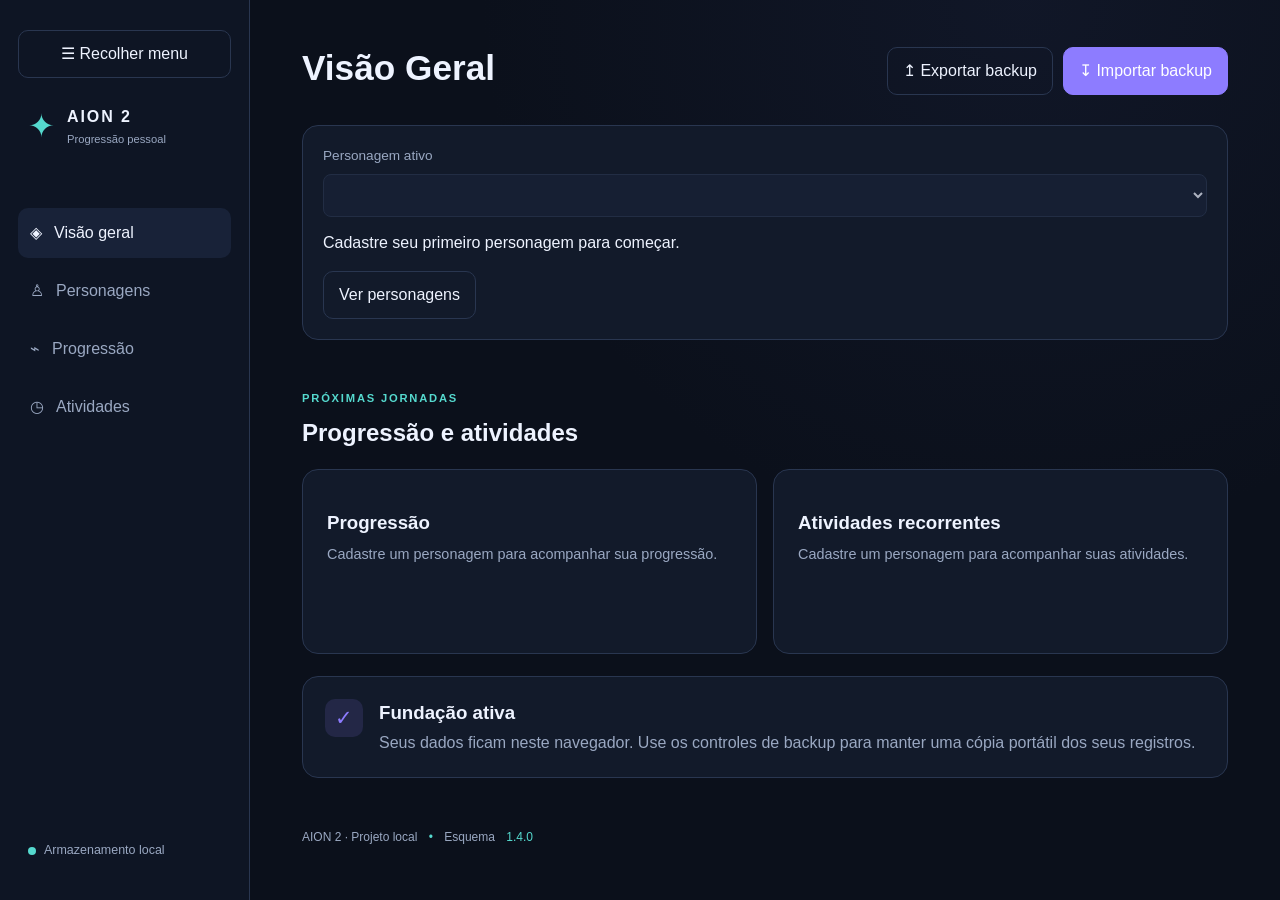
==== index.html @ 2d0567c6 "Alterando comportamento de abas" ====
<!doctype html>
<html lang="pt-BR">
<head>
  <meta charset="utf-8">
  <meta name="viewport" content="width=device-width, initial-scale=1">
  <meta name="description" content="AION 2 — acompanhamento pessoal de progressão">
  <title>AION 2 · Progressão pessoal · V1</title>
  <link rel="stylesheet" href="css/variables.css">
  <link rel="stylesheet" href="css/base.css">
  <link rel="stylesheet" href="css/layout.css">
  <link rel="stylesheet" href="css/components.css">
  <link rel="stylesheet" href="css/characters.css">
  <link rel="stylesheet" href="css/progression.css">
  <link rel="stylesheet" href="css/activities.css">
  <link rel="stylesheet" href="css/catalog.css">
  <link rel="stylesheet" href="css/finalization.css">
  <link rel="stylesheet" href="css/dashboard.css">
  <link rel="stylesheet" href="css/sidebar.css">
</head>
<body>
  <div class="app-shell">
    <aside class="sidebar" id="sidebar">
      <button id="sidebar-toggle" class="button button-ghost sidebar-toggle" type="button" aria-controls="sidebar" aria-expanded="true" aria-label="Recolher menu lateral" title="Recolher menu lateral">☰ <span>Recolher menu</span></button>
      <div class="brand"><span class="brand-mark">✦</span><div><strong>AION 2</strong><small>Progressão pessoal</small></div></div>
      <nav aria-label="Navegação principal"><button class="nav-item is-active" type="button">◈ <span>Visão geral</span></button><button class="nav-item" type="button" disabled>♙ <span>Personagens</span><em>Em breve</em></button><button class="nav-item" type="button" disabled>⌁ <span>Planos</span><em>Em breve</em></button><button class="nav-item" type="button" disabled>◷ <span>Atividades</span><em>Em breve</em></button></nav>
      <div class="sidebar-footer"><span class="status-dot"></span><span id="storage-label">Armazenamento local</span></div>
    </aside>
    <main class="main-content">
      <div id="storage-notice" class="storage-notice" role="alert" hidden></div>
      <header class="topbar"><div><h1>Visão geral</h1></div><div class="top-actions"><button id="export-button" class="button button-ghost" type="button">↥ Exportar backup</button><button id="import-button" class="button button-primary" type="button">↧ Importar backup</button><input id="import-file" type="file" accept="application/json,.json" hidden></div></header>
      <section id="character-summary" class="summary-grid"></section>
      <section class="section-heading compact"><div><p class="eyebrow">PRÓXIMAS JORNADAS</p><h2>Progressão e atividades</h2></div></section>
      <div class="card-grid"><article class="feature-card"><span class="card-icon">⌁</span><h3>Planos de progressão</h3><p>Organize metas e transforme sua jornada em passos claros.</p><span class="coming-soon">Disponível em breve</span></article><article class="feature-card"><span class="card-icon">◷</span><h3>Atividades recorrentes</h3><p>O resumo de atividades diárias e semanais aparecerá aqui.</p><span class="coming-soon">Disponível em breve</span></article></div>
      <section class="info-panel"><div class="panel-icon">✓</div><div><h3>Fundação ativa</h3><p>Seus dados ficam neste navegador. Use os controles de backup para manter uma cópia portátil dos seus registros.</p></div></section>
      <footer class="page-footer">AION 2 · Projeto local <span>•</span> Esquema <span id="schema-version">1.0.0</span></footer>
      <section id="characters-page" hidden aria-label="Personagens">
        <header class="section-heading"><div><p class="eyebrow">ELENCO</p><h2>Personagens</h2><p class="plan-meta">Gerencie seus personagens e acompanhe seus níveis de equipamento.</p></div><button id="add-character" class="button button-primary" type="button">+ Novo personagem</button></header>
        <section id="character-list" class="character-grid" aria-label="Personagens cadastrados"></section>
      </section>
    </main>
  </div>
  <div id="toast-region" class="toast-region" aria-live="polite"></div><div id="character-modal" class="modal-backdrop" hidden><form id="character-form" class="modal" role="dialog" aria-modal="true" aria-labelledby="modal-title" novalidate><div class="modal-header"><div><p class="eyebrow">CADASTRO</p><h2 id="modal-title">Novo personagem</h2></div><button id="close-modal" class="icon-button" type="button" aria-label="Fechar">×</button></div><input id="character-id" type="hidden"><label>Nome<input id="character-name" maxlength="40" required></label><div class="form-grid"><label>Classe<input id="character-class" maxlength="30" required></label><label>iLvl<input id="character-ilevel" type="number" min="0" step="any" required></label><label>Servidor <span class="optional">opcional</span><input id="character-server" maxlength="30"></label><label>Facção <span class="optional">opcional</span><select id="character-faction"><option value="">Não informada</option><option>Elyos</option><option>Asmodianos</option></select></label></div><label class="checkbox-label"><input id="character-main" type="checkbox"> Definir como personagem principal</label><p id="form-error" class="form-error" role="alert"></p><div class="modal-actions"><button id="cancel-modal" class="button button-ghost" type="button">Cancelar</button><button class="button button-primary" type="submit">Salvar personagem</button></div></form></div>
  <script src="data/defaults.js"></script><script src="data/activities-catalog.js"></script><script src="data/character-guides.js"></script><script src="js/state.js"></script><script src="js/cycles.js"></script><script src="js/storage.js"></script><script src="js/backup.js"></script><script src="js/app.js"></script><script src="js/plan-context.js"></script><script src="js/progression.js"></script><script src="js/activities.js"></script><script src="js/catalog.js"></script><script src="js/ui.js"></script><script src="js/navigation.js"></script><script src="js/dashboard.js"></script>
</body>
</html>
---- css/variables.css ----
:root{--bg:#0b101b;--surface:#121a2a;--surface-2:#182238;--border:#293650;--text:#eef3ff;--muted:#9aa8c2;--accent:#8d7cff;--accent-2:#55d9ce;--danger:#f47f96;--font:Inter,Segoe UI,Arial,sans-serif;--radius:16px;--space:24px}
---- css/base.css ----
*{box-sizing:border-box}html,body{margin:0;min-height:100%;background:var(--bg);color:var(--text);font-family:var(--font)}body{background-image:radial-gradient(circle at 80% 0%,#20294a44,transparent 34rem);line-height:1.5}button{font:inherit}h1,h2,h3,p{margin-top:0}.eyebrow{color:var(--accent-2);font-size:.7rem;letter-spacing:.16em;font-weight:700;margin-bottom:8px}.button{border:1px solid var(--border);border-radius:10px;padding:11px 15px;color:var(--text);cursor:pointer;transition:.2s}.button:hover{transform:translateY(-1px)}.button-primary{background:var(--accent);border-color:var(--accent);color:#fff}.button-ghost{background:transparent}.button:disabled{opacity:.5;cursor:not-allowed}
---- css/layout.css ----
.app-shell{display:flex;min-height:100vh}.sidebar{width:250px;border-right:1px solid var(--border);padding:30px 18px;display:flex;flex-direction:column;background:#0e1524}.brand{display:flex;gap:12px;align-items:center;margin:0 10px 58px}.brand-mark{color:var(--accent-2);font-size:2rem}.brand strong,.brand small{display:block}.brand strong{letter-spacing:.12em}.brand small{font-size:.7rem;color:var(--muted);margin-top:2px}.sidebar nav{display:grid;gap:8px}.nav-item{border:0;background:transparent;color:var(--muted);padding:13px 12px;text-align:left;border-radius:10px;display:flex;gap:12px;align-items:center;cursor:pointer}.nav-item.is-active{color:var(--text);background:var(--surface-2)}.nav-item em{font-size:.6rem;margin-left:auto;color:var(--muted);font-style:normal}.sidebar-footer{margin-top:auto;color:var(--muted);font-size:.78rem;display:flex;gap:8px;align-items:center;padding:10px}.status-dot{width:8px;height:8px;border-radius:50%;background:var(--accent-2)}.main-content{width:min(1200px,100%);margin:0 auto;padding:42px 52px}.topbar,.section-heading{display:flex;justify-content:space-between;align-items:flex-end;gap:20px;margin-bottom:30px}.topbar h1{font-size:2.2rem;margin:0}.top-actions{display:flex;gap:10px}.section-heading{margin-top:50px;margin-bottom:18px}.section-heading h2{margin:0}.badge,.coming-soon{font-size:.72rem;color:var(--accent-2);border:1px solid #55d9ce55;border-radius:99px;padding:6px 10px}.card-grid{display:grid;grid-template-columns:repeat(3,1fr);gap:16px}.info-panel{margin-top:22px;display:flex;gap:16px;padding:22px;border:1px solid var(--border);border-radius:var(--radius);background:var(--surface)}.info-panel h3{margin-bottom:4px}.info-panel p{margin:0;color:var(--muted)}.page-footer{margin-top:50px;color:var(--muted);font-size:.75rem}.page-footer span{margin:0 8px;color:var(--accent-2)}
---- css/components.css ----
.feature-card{padding:24px;border:1px solid var(--border);border-radius:var(--radius);background:var(--surface);min-height:185px}.feature-card h3{margin:15px 0 7px}.feature-card p{color:var(--muted);font-size:.9rem;min-height:44px}.card-icon,.panel-icon{display:grid;place-items:center;width:38px;height:38px;border-radius:10px;background:#8d7cff22;color:var(--accent);font-size:1.3rem}.coming-soon{display:inline-block;color:var(--muted);border-color:var(--border);padding:4px 8px}.toast-region{position:fixed;right:24px;bottom:24px;display:grid;gap:10px}.toast{background:var(--surface-2);border:1px solid var(--border);border-left:3px solid var(--accent-2);border-radius:10px;padding:13px 16px;box-shadow:0 10px 30px #0006;max-width:350px}.toast.error{border-left-color:var(--danger)}
@media(max-width:760px){.app-shell{display:block}.sidebar{width:100%;height:auto;padding:16px;border-right:0;border-bottom:1px solid var(--border)}.brand{margin:0 4px 16px}.sidebar nav{display:flex;overflow:auto}.nav-item{white-space:nowrap}.sidebar-footer{display:none}.main-content{padding:28px 18px}.topbar{align-items:flex-start;flex-direction:column}.top-actions{width:100%;flex-wrap:wrap}.card-grid{grid-template-columns:1fr}.section-heading{align-items:flex-start;flex-direction:column}.badge{align-self:flex-start}}
---- css/characters.css ----
.summary-grid{display:grid;grid-template-columns:repeat(3,1fr);gap:16px}.summary-card{padding:20px;border:1px solid var(--border);border-radius:var(--radius);background:var(--surface)}.summary-card strong{display:block;font-size:1.7rem;margin:5px 0}.summary-label{font-size:.67rem;letter-spacing:.12em;color:var(--muted)}.summary-note{font-size:.8rem;color:var(--muted)}.main-summary{border-color:#8d7cff66}.character-grid{display:grid;grid-template-columns:repeat(2,1fr);gap:16px}.empty-state{text-align:center;padding:48px 20px;border:1px dashed var(--border);border-radius:var(--radius);grid-column:1/-1}.empty-state p{color:var(--muted)}.empty-icon{font-size:2.3rem;color:var(--accent);margin-bottom:8px}.character-card{padding:20px;border:1px solid var(--border);border-radius:var(--radius);background:var(--surface)}.character-card.is-main{border-color:#8d7cff88}.character-card-top{display:flex;gap:12px;align-items:center}.avatar{width:42px;height:42px;display:grid;place-items:center;border-radius:12px;background:#8d7cff33;color:var(--accent);font-size:1.3rem;font-weight:700}.character-title{flex:1}.character-title h3{margin:0 0 3px}.character-title span{color:var(--muted);font-size:.8rem}.main-badge,.alt-badge{margin-left:8px;font-size:.62rem;padding:3px 7px;border-radius:99px}.main-badge{color:var(--accent-2);background:#55d9ce18}.alt-badge{color:var(--muted);background:#ffffff0c}.card-menu{display:flex;gap:4px}.card-menu button,.icon-button{background:transparent;border:0;color:var(--muted);cursor:pointer;padding:5px}.ilevel{display:flex;justify-content:space-between;align-items:end;margin:22px 0 14px;border-bottom:1px solid var(--border);padding-bottom:12px}.ilevel span,.character-meta{color:var(--muted);font-size:.75rem}.ilevel strong{font-size:2rem;color:var(--accent-2)}.character-meta{display:flex;gap:12px;flex-wrap:wrap}.modal-backdrop{position:fixed;inset:0;background:#050812cc;display:grid;place-items:center;padding:18px;z-index:5}.modal-backdrop[hidden]{display:none}.modal{width:min(580px,100%);padding:28px;border:1px solid var(--border);border-radius:var(--radius);background:var(--surface-2);box-shadow:0 20px 60px #0008}.modal-header{display:flex;justify-content:space-between}.modal h2{margin:0 0 20px}.modal label{display:block;color:var(--muted);font-size:.8rem;margin-bottom:14px}.modal input,.modal select{width:100%;margin-top:6px;padding:11px;border:1px solid var(--border);border-radius:8px;background:var(--surface);color:var(--text)}.form-grid{display:grid;grid-template-columns:1fr 1fr;gap:0 14px}.optional{font-size:.65rem}.checkbox-label{display:flex!important;gap:8px;align-items:center}.checkbox-label input{width:auto;margin:0}.form-error{color:var(--danger);min-height:20px}.modal-actions{display:flex;justify-content:flex-end;gap:10px}@media(max-width:760px){.summary-grid,.character-grid{grid-template-columns:1fr}.form-grid{grid-template-columns:1fr}}
.character-guide{display:inline-block;margin-top:16px;text-decoration:none}.button[href]{text-decoration:none;display:inline-block}#characters-page>.section-heading{margin-top:26px}#characters-page .plan-meta{margin-bottom:0}
.character-links{display:flex;flex-wrap:wrap;gap:8px}
---- css/progression.css ----
[hidden]{display:none!important}.plan-panel{background:var(--surface);border:1px solid var(--border);border-radius:var(--radius);padding:24px;margin-bottom:18px}.plan-toolbar{display:flex;gap:8px;flex-wrap:wrap;margin:15px 0}.plan-toolbar button{background:var(--surface-2);color:var(--text);border:1px solid var(--border);border-radius:8px;padding:8px 12px;cursor:pointer}.plan-toolbar button:disabled{opacity:.4;cursor:not-allowed}.plan-panel p,.plan-meta{color:var(--muted);overflow-wrap:anywhere}.plan-panel h2,.plan-panel h3{overflow-wrap:anywhere}.progress-track{height:8px;background:var(--bg);border-radius:8px;overflow:hidden;margin:14px 0}.progress-track span{display:block;height:100%;background:var(--accent-2)}.stage-panel{border:1px solid var(--border);border-radius:12px;padding:16px;margin:14px 0}.stage-panel summary{cursor:pointer;font-weight:600;overflow-wrap:anywhere}.objective{display:flex;gap:12px;align-items:flex-start;border-top:1px solid var(--border);padding:12px 0}.objective label{flex:1;overflow-wrap:anywhere}.objective input{margin-right:10px}.objective .plan-toolbar{margin:0}.plan-editor{max-height:90vh;overflow:auto}.plan-editor textarea{width:100%;min-height:100px;background:var(--surface);color:var(--text);border:1px solid var(--border);border-radius:8px;padding:12px}.plan-editor input{font:inherit}.plan-status{color:var(--accent-2);font-size:.8rem}.next-objectives li{margin:10px 0;overflow-wrap:anywhere}.toast-region{z-index:20}.main-content{min-width:0}.sidebar{flex-shrink:0}@media(max-width:760px){.objective{flex-wrap:wrap}.objective .plan-toolbar{width:100%}.plan-panel{padding:18px}.plan-editor{padding:20px}}
---- css/activities.css ----
.activity-filters{display:flex;gap:16px;flex-wrap:wrap;margin:24px 0}.activity-filters label{flex:1;min-width:180px;color:var(--muted);font-size:.8rem}.activity-filters select{display:block;width:100%;margin-top:6px;padding:10px;border:1px solid var(--border);background:var(--surface);color:var(--text);border-radius:8px}.objective small,.activity-description{display:block;margin:6px 0 0 26px;color:var(--muted);font-size:.8rem}.activity-complete label{color:var(--accent-2)}.activity-complete .activity-description{opacity:.75}#activities-summary h4{margin:12px 0 0}#activity-dialog input,#activity-dialog select{font:inherit}.plan-toolbar button:focus-visible,.objective input:focus-visible{outline:2px solid var(--accent-2);outline-offset:3px}
---- css/catalog.css ----
.catalog-modal{width:min(920px,100%)}.catalog-list{display:grid;gap:14px;margin:18px 0}.catalog-item{border:1px solid var(--border);border-radius:12px;padding:16px}.catalog-item summary{cursor:pointer;color:var(--accent-2)}.catalog-item h3{margin:0}.catalog-item p,.catalog-note{color:var(--muted)}.catalog-item .catalog-select{display:flex;align-items:center;gap:10px;font-size:1rem;color:var(--text)}.catalog-select input{width:auto;margin:0}.catalog-item .form-grid{margin-top:14px}.catalog-item .form-grid label{margin:0}.catalog-sources{display:flex;gap:14px;flex-wrap:wrap}.catalog-sources a{color:var(--accent-2)}.catalog-info{margin:14px 0}.catalog-resources{margin-top:24px}.catalog-modal .modal-actions{position:sticky;bottom:-20px;background:var(--surface-2);padding:14px 0}.catalog-item small{color:var(--muted)}
.activity-information-modal{width:min(760px,100%)}
.information-header{display:flex;align-items:flex-start;justify-content:space-between;gap:16px;position:sticky;top:-32px;background:var(--surface-2);padding:12px 0;z-index:1}
.information-header>div{min-width:0}.information-header h2{margin:0;overflow-wrap:anywhere}.information-header button{flex-shrink:0}
.information-original,.information-kind{color:var(--muted);font-size:.85rem;margin:6px 0 12px;overflow-wrap:anywhere}
.information-badges{display:flex;flex-wrap:wrap;gap:8px;margin:12px 0}.information-badges span{border:1px solid var(--border);border-radius:99px;padding:4px 10px;font-size:.78rem;color:var(--accent-2);overflow-wrap:anywhere;max-width:100%}
.information-section{border-top:1px solid var(--border);padding:16px 0}.information-section h3{font-size:1rem;margin:0 0 8px}.information-section p{color:var(--muted);margin:0;white-space:pre-line;overflow-wrap:anywhere;line-height:1.65}
.information-guidance{border-left:2px solid var(--accent-2);padding-left:14px}.information-observation{font-size:.8rem;color:var(--muted);margin:12px 0;overflow-wrap:anywhere}
.catalog-info .catalog-sources{border-top:1px solid var(--border);padding-top:16px;font-size:.78rem}.catalog-sources span{color:var(--muted)}
@media(max-width:760px){.information-header{top:-20px}.activity-information-modal{padding:20px}.information-header h2{font-size:1.3rem}}
---- css/finalization.css ----
.storage-notice{padding:16px;margin-bottom:24px;border:1px solid var(--danger);border-radius:10px;background:var(--surface);color:var(--text);overflow-wrap:anywhere}.card-grid{grid-template-columns:repeat(2,minmax(0,1fr))}.character-grid,.summary-grid{grid-auto-rows:auto}.character-title{min-width:0}.character-title h3,.summary-card strong,.summary-note,.catalog-note{overflow-wrap:anywhere}.card-menu{flex-wrap:wrap}.avatar{flex-shrink:0}.character-card-top{flex-wrap:wrap}.modal{max-height:calc(100dvh - 36px);overflow:auto}.modal-actions{flex-wrap:wrap}button:focus-visible,a:focus-visible,summary:focus-visible,input:focus-visible,select:focus-visible,textarea:focus-visible{outline:2px solid var(--accent-2);outline-offset:3px}.plan-toolbar button,.card-menu button,.icon-button{min-height:40px}.objective input{min-width:20px;min-height:20px;accent-color:var(--accent-2)}@media(max-width:760px){.card-grid{grid-template-columns:1fr}.sidebar nav{flex-wrap:wrap;overflow:visible}.nav-item{flex:1;min-width:120px}.modal{padding:20px}.catalog-modal .modal-actions{bottom:-20px}.toast-region{left:18px;right:18px;bottom:18px}.toast{max-width:none}}
---- css/dashboard.css ----
#character-summary{grid-template-columns:1fr}.dashboard-selector,.progress-filter{display:block;color:var(--muted);font-size:.85rem}.dashboard-selector select,.progress-filter select{display:block;width:100%;padding:12px;margin:8px 0 18px;border:1px solid var(--border);border-radius:8px;background:var(--surface-2);color:var(--text);font:inherit}.dashboard-ilevel{color:var(--accent-2);font-size:1.5rem}.dashboard-check{display:flex;gap:10px;align-items:flex-start;padding:12px 0;border-top:1px solid var(--border);overflow-wrap:anywhere}.dashboard-check input{width:20px;height:20px;flex-shrink:0;accent-color:var(--accent-2)}.dashboard-check small{display:block;color:var(--muted);margin-top:4px;font-size:.78rem}.next-objective{border-left:3px solid var(--accent-2);padding:12px;margin:20px 0;background:var(--surface-2)}.next-objective h4{margin-bottom:8px}.next-objective p:last-child{margin-bottom:0}.progress-filter{margin:20px 0}
.active-character-heading{display:flex;justify-content:space-between;align-items:center;gap:20px}.active-character-heading h2{margin:0 0 4px;font-size:1.6rem;overflow-wrap:anywhere}.active-character-heading p{margin:0;color:var(--muted)}.active-character-level{flex-shrink:0;text-align:right}.active-character-level span{font-size:.7rem;letter-spacing:.1em;color:var(--muted)}.active-character-level strong{color:var(--accent-2);margin:0;font-size:2rem}.active-character-plan{border-top:1px solid var(--border);margin:16px 0;padding-top:16px}.active-character-plan h3{font-size:.95rem;margin-bottom:8px}.active-character-plan h4{margin:0 0 6px}.active-character-plan p{color:var(--muted);margin:8px 0;overflow-wrap:anywhere}.active-character-panel .dashboard-selector select{margin-bottom:14px}.active-character-panel>.button{margin-top:8px}@media(max-width:760px){.active-character-heading{align-items:flex-start;flex-direction:column;gap:10px}.active-character-level{text-align:left}.active-character-heading h2{font-size:1.35rem}}
.active-character-actions{display:flex;flex-wrap:wrap;align-items:center;gap:10px;margin-top:8px}
---- css/sidebar.css ----
.sidebar-toggle{margin-bottom:24px;min-height:44px;white-space:nowrap}
.sidebar.is-collapsed{width:72px;padding:20px 12px}
.sidebar.is-collapsed .brand,.sidebar.is-collapsed nav,.sidebar.is-collapsed .sidebar-footer,.sidebar.is-collapsed .sidebar-toggle span{display:none}
.sidebar.is-collapsed .sidebar-toggle{width:100%;padding:10px;margin:0}
@media(max-width:760px){.sidebar{position:static;height:auto;overflow-y:visible}.sidebar.is-collapsed{width:100%;padding:12px 16px}.sidebar.is-collapsed .sidebar-toggle{width:auto}.sidebar.is-collapsed .sidebar-toggle span{display:inline}}
.sidebar{position:sticky;top:0;align-self:flex-start;height:100vh;height:100dvh;overflow-y:auto}
.sidebar-toggle,.sidebar .brand,.sidebar nav,.sidebar-footer{flex-shrink:0}
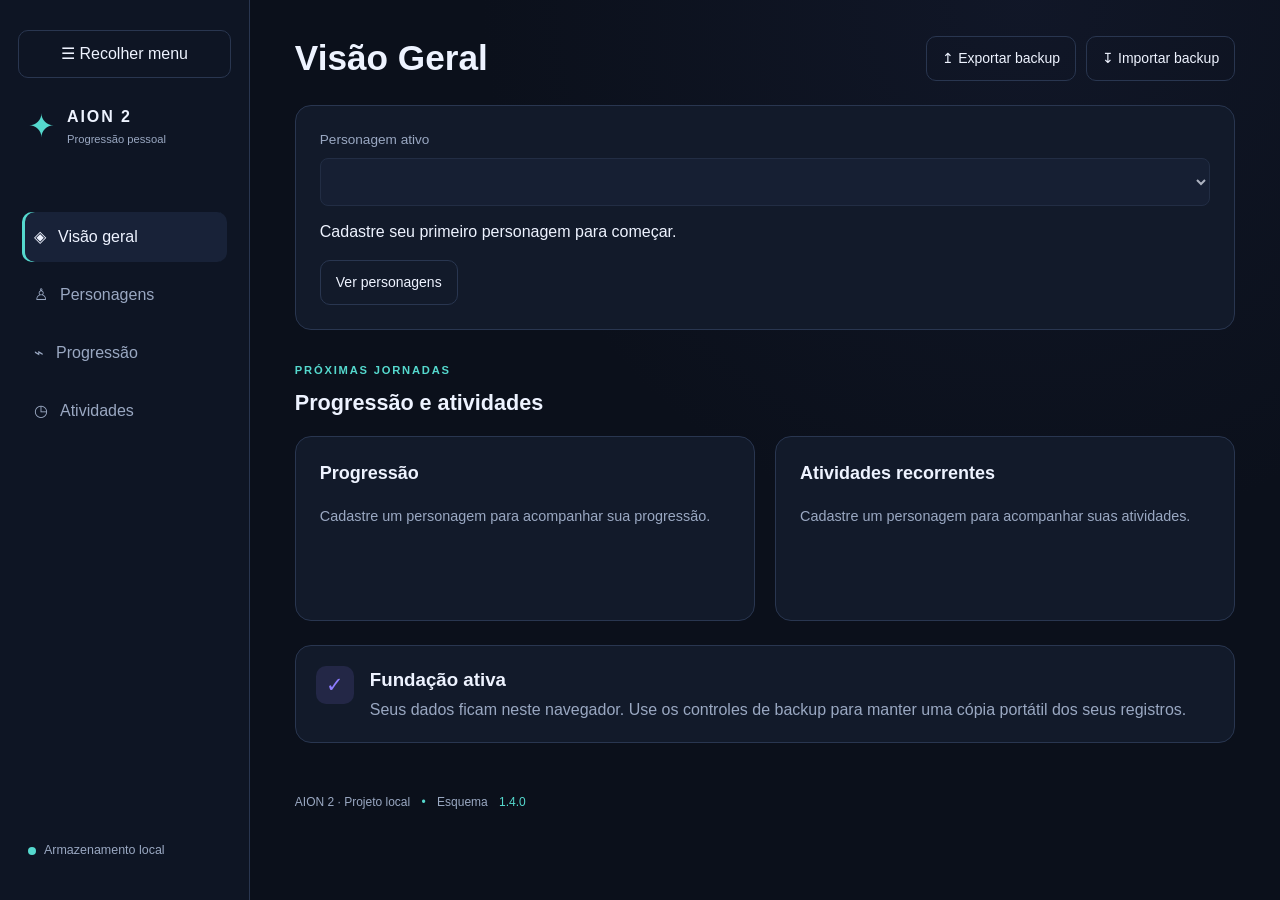
==== commit 2416bb1b: "Primera parte de refinamento" ====
--- a/index.html
+++ b/index.html
@@ -18,6 +18,7 @@
   <link rel="stylesheet" href="css/sidebar.css">
 </head>
 <body>
+  <a class="skip-link" href="#main-content">Pular para o conteúdo</a>
   <div class="app-shell">
     <aside class="sidebar" id="sidebar">
       <button id="sidebar-toggle" class="button button-ghost sidebar-toggle" type="button" aria-controls="sidebar" aria-expanded="true" aria-label="Recolher menu lateral" title="Recolher menu lateral">☰ <span>Recolher menu</span></button>
@@ -25,9 +26,9 @@
       <nav aria-label="Navegação principal"><button class="nav-item is-active" type="button">◈ <span>Visão geral</span></button><button class="nav-item" type="button" disabled>♙ <span>Personagens</span><em>Em breve</em></button><button class="nav-item" type="button" disabled>⌁ <span>Planos</span><em>Em breve</em></button><button class="nav-item" type="button" disabled>◷ <span>Atividades</span><em>Em breve</em></button></nav>
       <div class="sidebar-footer"><span class="status-dot"></span><span id="storage-label">Armazenamento local</span></div>
     </aside>
-    <main class="main-content">
+    <main class="main-content" id="main-content" tabindex="-1">
       <div id="storage-notice" class="storage-notice" role="alert" hidden></div>
-      <header class="topbar"><div><h1>Visão geral</h1></div><div class="top-actions"><button id="export-button" class="button button-ghost" type="button">↥ Exportar backup</button><button id="import-button" class="button button-primary" type="button">↧ Importar backup</button><input id="import-file" type="file" accept="application/json,.json" hidden></div></header>
+      <header class="topbar"><div><h1>Visão geral</h1></div><div class="top-actions"><button id="export-button" class="button button-ghost" type="button">↥ Exportar backup</button><button id="import-button" class="button button-ghost" type="button">↧ Importar backup</button><input id="import-file" type="file" accept="application/json,.json" hidden></div></header>
       <section id="character-summary" class="summary-grid"></section>
       <section class="section-heading compact"><div><p class="eyebrow">PRÓXIMAS JORNADAS</p><h2>Progressão e atividades</h2></div></section>
       <div class="card-grid"><article class="feature-card"><span class="card-icon">⌁</span><h3>Planos de progressão</h3><p>Organize metas e transforme sua jornada em passos claros.</p><span class="coming-soon">Disponível em breve</span></article><article class="feature-card"><span class="card-icon">◷</span><h3>Atividades recorrentes</h3><p>O resumo de atividades diárias e semanais aparecerá aqui.</p><span class="coming-soon">Disponível em breve</span></article></div>
--- a/css/base.css
+++ b/css/base.css
@@ -1 +1,7 @@
 *{box-sizing:border-box}html,body{margin:0;min-height:100%;background:var(--bg);color:var(--text);font-family:var(--font)}body{background-image:radial-gradient(circle at 80% 0%,#20294a44,transparent 34rem);line-height:1.5}button{font:inherit}h1,h2,h3,p{margin-top:0}.eyebrow{color:var(--accent-2);font-size:.7rem;letter-spacing:.16em;font-weight:700;margin-bottom:8px}.button{border:1px solid var(--border);border-radius:10px;padding:11px 15px;color:var(--text);cursor:pointer;transition:.2s}.button:hover{transform:translateY(-1px)}.button-primary{background:var(--accent);border-color:var(--accent);color:#fff}.button-ghost{background:transparent}.button:disabled{opacity:.5;cursor:not-allowed}
+
+.button-primary{color:var(--bg);font-weight:600}
+.skip-link{position:fixed;top:12px;left:12px;z-index:30;padding:12px 18px;border-radius:10px;background:var(--accent-2);color:var(--bg);font-weight:600;transform:translateY(-200%)}
+.skip-link:focus{transform:translateY(0)}
+body:has(.modal-backdrop:not([hidden])){overflow:hidden}
+@media(prefers-reduced-motion:reduce){.button{transition:none}.button:hover{transform:none}}
--- a/css/characters.css
+++ b/css/characters.css
@@ -1,3 +1,3 @@
 .summary-grid{display:grid;grid-template-columns:repeat(3,1fr);gap:16px}.summary-card{padding:20px;border:1px solid var(--border);border-radius:var(--radius);background:var(--surface)}.summary-card strong{display:block;font-size:1.7rem;margin:5px 0}.summary-label{font-size:.67rem;letter-spacing:.12em;color:var(--muted)}.summary-note{font-size:.8rem;color:var(--muted)}.main-summary{border-color:#8d7cff66}.character-grid{display:grid;grid-template-columns:repeat(2,1fr);gap:16px}.empty-state{text-align:center;padding:48px 20px;border:1px dashed var(--border);border-radius:var(--radius);grid-column:1/-1}.empty-state p{color:var(--muted)}.empty-icon{font-size:2.3rem;color:var(--accent);margin-bottom:8px}.character-card{padding:20px;border:1px solid var(--border);border-radius:var(--radius);background:var(--surface)}.character-card.is-main{border-color:#8d7cff88}.character-card-top{display:flex;gap:12px;align-items:center}.avatar{width:42px;height:42px;display:grid;place-items:center;border-radius:12px;background:#8d7cff33;color:var(--accent);font-size:1.3rem;font-weight:700}.character-title{flex:1}.character-title h3{margin:0 0 3px}.character-title span{color:var(--muted);font-size:.8rem}.main-badge,.alt-badge{margin-left:8px;font-size:.62rem;padding:3px 7px;border-radius:99px}.main-badge{color:var(--accent-2);background:#55d9ce18}.alt-badge{color:var(--muted);background:#ffffff0c}.card-menu{display:flex;gap:4px}.card-menu button,.icon-button{background:transparent;border:0;color:var(--muted);cursor:pointer;padding:5px}.ilevel{display:flex;justify-content:space-between;align-items:end;margin:22px 0 14px;border-bottom:1px solid var(--border);padding-bottom:12px}.ilevel span,.character-meta{color:var(--muted);font-size:.75rem}.ilevel strong{font-size:2rem;color:var(--accent-2)}.character-meta{display:flex;gap:12px;flex-wrap:wrap}.modal-backdrop{position:fixed;inset:0;background:#050812cc;display:grid;place-items:center;padding:18px;z-index:5}.modal-backdrop[hidden]{display:none}.modal{width:min(580px,100%);padding:28px;border:1px solid var(--border);border-radius:var(--radius);background:var(--surface-2);box-shadow:0 20px 60px #0008}.modal-header{display:flex;justify-content:space-between}.modal h2{margin:0 0 20px}.modal label{display:block;color:var(--muted);font-size:.8rem;margin-bottom:14px}.modal input,.modal select{width:100%;margin-top:6px;padding:11px;border:1px solid var(--border);border-radius:8px;background:var(--surface);color:var(--text)}.form-grid{display:grid;grid-template-columns:1fr 1fr;gap:0 14px}.optional{font-size:.65rem}.checkbox-label{display:flex!important;gap:8px;align-items:center}.checkbox-label input{width:auto;margin:0}.form-error{color:var(--danger);min-height:20px}.modal-actions{display:flex;justify-content:flex-end;gap:10px}@media(max-width:760px){.summary-grid,.character-grid{grid-template-columns:1fr}.form-grid{grid-template-columns:1fr}}
 .character-guide{display:inline-block;margin-top:16px;text-decoration:none}.button[href]{text-decoration:none;display:inline-block}#characters-page>.section-heading{margin-top:26px}#characters-page .plan-meta{margin-bottom:0}
-.character-links{display:flex;flex-wrap:wrap;gap:8px}
+.character-links{display:flex;flex-wrap:wrap;gap:8px}.character-links .character-guide{max-width:100%;overflow-wrap:anywhere}
--- a/css/catalog.css
+++ b/css/catalog.css
@@ -8,3 +8,4 @@
 .information-guidance{border-left:2px solid var(--accent-2);padding-left:14px}.information-observation{font-size:.8rem;color:var(--muted);margin:12px 0;overflow-wrap:anywhere}
 .catalog-info .catalog-sources{border-top:1px solid var(--border);padding-top:16px;font-size:.78rem}.catalog-sources span{color:var(--muted)}
 @media(max-width:760px){.information-header{top:-20px}.activity-information-modal{padding:20px}.information-header h2{font-size:1.3rem}}
+.catalog-modal .catalog-actions{z-index:2;border-top:1px solid var(--border);gap:10px}.catalog-actions #catalog-error{flex-basis:100%;margin:0;padding:10px 12px;border:1px solid var(--danger);border-radius:8px;background:var(--surface);overflow-wrap:anywhere;max-height:25dvh;overflow-y:auto}
--- a/css/dashboard.css
+++ b/css/dashboard.css
@@ -1,3 +1,55 @@
 #character-summary{grid-template-columns:1fr}.dashboard-selector,.progress-filter{display:block;color:var(--muted);font-size:.85rem}.dashboard-selector select,.progress-filter select{display:block;width:100%;padding:12px;margin:8px 0 18px;border:1px solid var(--border);border-radius:8px;background:var(--surface-2);color:var(--text);font:inherit}.dashboard-ilevel{color:var(--accent-2);font-size:1.5rem}.dashboard-check{display:flex;gap:10px;align-items:flex-start;padding:12px 0;border-top:1px solid var(--border);overflow-wrap:anywhere}.dashboard-check input{width:20px;height:20px;flex-shrink:0;accent-color:var(--accent-2)}.dashboard-check small{display:block;color:var(--muted);margin-top:4px;font-size:.78rem}.next-objective{border-left:3px solid var(--accent-2);padding:12px;margin:20px 0;background:var(--surface-2)}.next-objective h4{margin-bottom:8px}.next-objective p:last-child{margin-bottom:0}.progress-filter{margin:20px 0}
 .active-character-heading{display:flex;justify-content:space-between;align-items:center;gap:20px}.active-character-heading h2{margin:0 0 4px;font-size:1.6rem;overflow-wrap:anywhere}.active-character-heading p{margin:0;color:var(--muted)}.active-character-level{flex-shrink:0;text-align:right}.active-character-level span{font-size:.7rem;letter-spacing:.1em;color:var(--muted)}.active-character-level strong{color:var(--accent-2);margin:0;font-size:2rem}.active-character-plan{border-top:1px solid var(--border);margin:16px 0;padding-top:16px}.active-character-plan h3{font-size:.95rem;margin-bottom:8px}.active-character-plan h4{margin:0 0 6px}.active-character-plan p{color:var(--muted);margin:8px 0;overflow-wrap:anywhere}.active-character-panel .dashboard-selector select{margin-bottom:14px}.active-character-panel>.button{margin-top:8px}@media(max-width:760px){.active-character-heading{align-items:flex-start;flex-direction:column;gap:10px}.active-character-level{text-align:left}.active-character-heading h2{font-size:1.35rem}}
 .active-character-actions{display:flex;flex-wrap:wrap;align-items:center;gap:10px;margin-top:8px}
+.current-stage-highlight{margin:20px 0 16px;padding:20px 14px 14px;border-left:3px solid var(--accent-2);background:var(--surface-2)}.active-character-plan .current-stage-title{color:var(--text);font-size:1rem;font-weight:700;line-height:1.5;margin:0 0 8px;overflow-wrap:anywhere}.active-character-plan .current-stage-next{color:var(--text);font-weight:700;margin-top:16px}.current-stage-highlight p:last-child{margin-bottom:0}
+
+/* Keep the dashboard readable in the space left by the navigation. */
+.main-content{padding:36px clamp(20px,3.5vw,48px)}
+.topbar{align-items:center;flex-wrap:wrap;gap:16px;margin-bottom:24px}
+.topbar>div,.top-actions{min-width:0}
+.topbar h1{font-size:clamp(1.75rem,3vw,2.2rem);line-height:1.2;overflow-wrap:anywhere}
+.top-actions{flex-wrap:wrap}
+.top-actions .button{font-size:.875rem}
+#dashboard-page .summary-grid,#dashboard-page .card-grid{grid-template-columns:repeat(2,minmax(0,1fr));gap:20px;align-items:start}
+#dashboard-page #character-summary{grid-template-columns:minmax(0,1fr)}
+#dashboard-page .summary-card,#dashboard-page .feature-card{min-width:0;padding:24px}
+#dashboard-page h2,#dashboard-page h3,#dashboard-page h4,#dashboard-page p,#dashboard-page .dashboard-check>span{overflow-wrap:anywhere;min-width:0}
+#dashboard-page .feature-card>h3{margin:0 0 20px;font-size:1.125rem;line-height:1.4}
+#dashboard-page .feature-card>p{min-height:0;font-size:.9rem}
+#dashboard-page .section-heading{margin-top:32px;margin-bottom:16px}
+#dashboard-page .section-heading h2{font-size:1.35rem}
+#dashboard-page .dashboard-selector select{min-width:0;max-width:100%;min-height:48px}
+#dashboard-page .active-character-heading{flex-direction:row;align-items:center}
+#dashboard-page .active-character-heading>div:first-child{min-width:0}
+#dashboard-page .active-character-plan{margin:20px 0;padding-top:20px}
+#dashboard-page .active-character-plan>h3{font-size:.75rem;letter-spacing:.08em;color:var(--muted);margin-bottom:10px}
+#dashboard-page .active-character-plan>h4{font-size:1.125rem;line-height:1.4}
+#dashboard-page .active-character-panel p{min-height:0}
+#dashboard-page .current-stage-highlight{border-radius:0 10px 10px 0;padding:16px;margin-bottom:0}
+#dashboard-page .button,#dashboard-page .plan-toolbar button{min-height:44px;max-width:100%;font-size:.875rem;line-height:1.5;white-space:normal;overflow-wrap:anywhere}
+#character-panel-progress{background:var(--accent);border-color:var(--accent);color:var(--bg);font-weight:600}
+#character-panel-progress:hover{background:var(--accent);border-color:var(--text)}
+#dashboard-page .plan-toolbar{margin:20px 0 0}
+#dashboard-page .stage-panel{padding:12px 16px}
+#dashboard-page .stage-panel summary{padding:10px 0;min-height:44px}
+#dashboard-page .dashboard-check{align-items:flex-start;min-height:48px}
+#dashboard-page .dashboard-check input{margin:2px 0 0}
+#dashboard-page .dashboard-check:focus-within{background:var(--surface-2);border-radius:6px}
+#activities-summary>h4:not(:first-child){margin:24px 0 8px}
+#dashboard-page .info-panel{margin-top:24px;padding:20px;align-items:flex-start}
+#dashboard-page .panel-icon{flex-shrink:0}
+.button-ghost:hover:not(:disabled),.plan-toolbar button:hover:not(:disabled),.nav-item:hover:not(:disabled){background:var(--surface-2);border-color:var(--muted)}
+.nav-item.is-active{box-shadow:inset 3px 0 var(--accent-2)}
+@media(max-width:1100px){#dashboard-page .card-grid{grid-template-columns:minmax(0,1fr)}}
+@media(min-width:761px) and (max-width:1024px){#dashboard-page .card-grid{grid-template-columns:repeat(2,minmax(0,1fr))}}
+@media(max-width:760px){
+  .main-content{padding:24px 20px}
+  .topbar{gap:16px;align-items:flex-start}
+  .top-actions{gap:8px}
+  .top-actions .button{flex:1;padding:10px}
+  #dashboard-page .summary-card,#dashboard-page .feature-card{padding:20px}
+  #dashboard-page .active-character-heading h2{font-size:1.4rem}
+  #dashboard-page .active-character-level strong{font-size:1.75rem}
+  #dashboard-page .active-character-actions .button{flex:1 1 180px;text-align:center}
+}
+@media(max-width:380px){#dashboard-page .active-character-heading{align-items:flex-start;flex-wrap:wrap}}
--- a/css/sidebar.css
+++ b/css/sidebar.css
@@ -1,7 +1,22 @@
+.sidebar{position:sticky;top:0;align-self:flex-start;height:100vh;height:100dvh;overflow-y:auto}
 .sidebar-toggle{margin-bottom:24px;min-height:44px;white-space:nowrap}
 .sidebar.is-collapsed{width:72px;padding:20px 12px}
 .sidebar.is-collapsed .brand,.sidebar.is-collapsed nav,.sidebar.is-collapsed .sidebar-footer,.sidebar.is-collapsed .sidebar-toggle span{display:none}
 .sidebar.is-collapsed .sidebar-toggle{width:100%;padding:10px;margin:0}
+.sidebar-toggle,.sidebar .brand,.sidebar nav,.sidebar-footer{flex-shrink:0}
+.nav-item{font:inherit;min-height:44px}
+.sidebar nav{padding:4px}
+@media(max-width:1024px){
+  .app-shell{display:block}
+  .sidebar{position:static;width:100%;height:auto;overflow:visible;padding:16px 20px;border-right:0;border-bottom:1px solid var(--border)}
+  .sidebar-toggle{align-self:flex-start;margin-bottom:16px}
+  .sidebar .brand{margin:0 4px 16px}
+  .sidebar nav{display:grid;grid-template-columns:repeat(4,minmax(0,1fr));gap:8px;overflow:visible}
+  .nav-item{min-width:0;justify-content:center;white-space:normal;gap:8px;padding:12px 8px}
+  .sidebar-footer{display:none}
+  .sidebar.is-collapsed{width:100%;padding:12px 20px}
+  .sidebar.is-collapsed .sidebar-toggle{width:auto}
+  .sidebar.is-collapsed .sidebar-toggle span{display:inline}
+}
 @media(max-width:760px){.sidebar{position:static;height:auto;overflow-y:visible}.sidebar.is-collapsed{width:100%;padding:12px 16px}.sidebar.is-collapsed .sidebar-toggle{width:auto}.sidebar.is-collapsed .sidebar-toggle span{display:inline}}
-.sidebar{position:sticky;top:0;align-self:flex-start;height:100vh;height:100dvh;overflow-y:auto}
-.sidebar-toggle,.sidebar .brand,.sidebar nav,.sidebar-footer{flex-shrink:0}
+@media(max-width:540px){.sidebar nav{grid-template-columns:repeat(2,minmax(0,1fr))}.nav-item{justify-content:flex-start}}
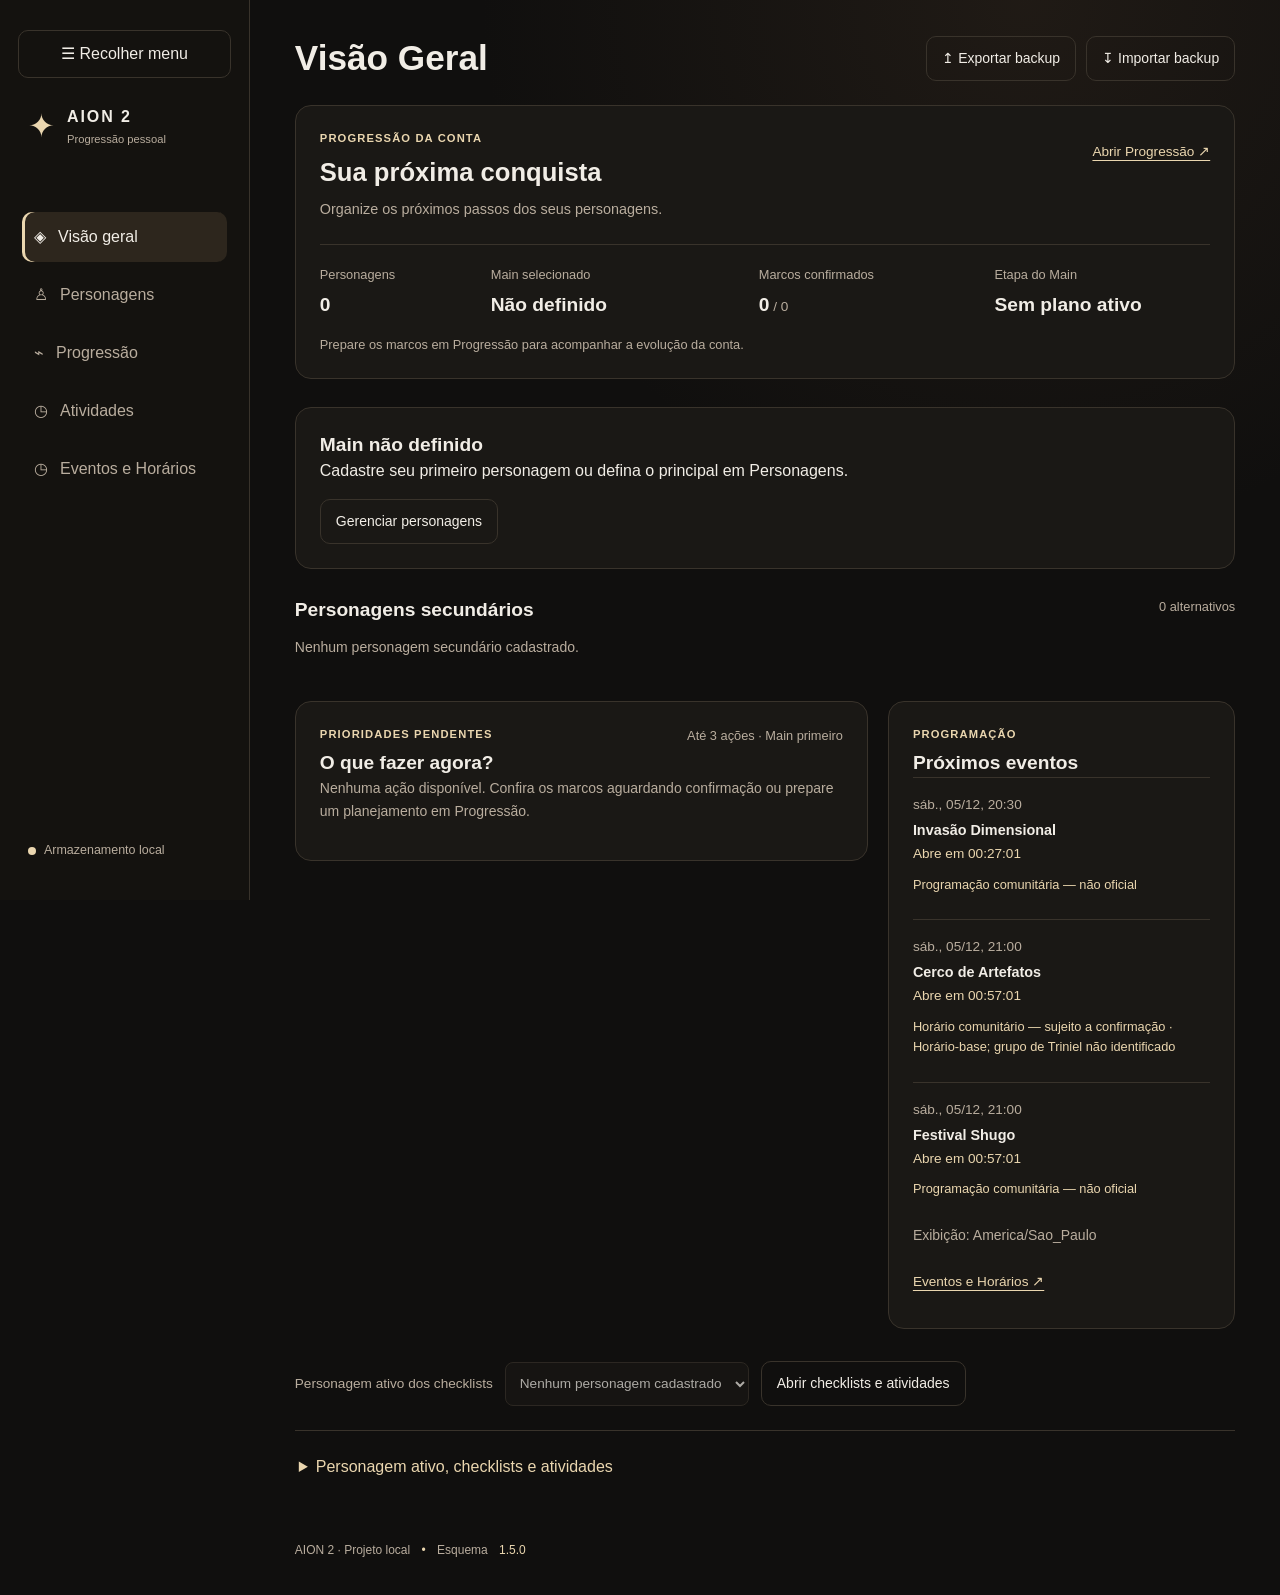
==== commit 755e2dd4: "Aplicamentando marcos de CP e Ilvl tambem adicionado eventos" ====
--- a/index.html
+++ b/index.html
@@ -16,6 +16,9 @@
   <link rel="stylesheet" href="css/finalization.css">
   <link rel="stylesheet" href="css/dashboard.css">
   <link rel="stylesheet" href="css/sidebar.css">
+  <link rel="stylesheet" href="css/account-dashboard.css">
+  <link rel="stylesheet" href="css/cp-assessment.css">
+  <link rel="stylesheet" href="css/events.css">
 </head>
 <body>
   <a class="skip-link" href="#main-content">Pular para o conteúdo</a>
@@ -35,12 +38,21 @@
       <section class="info-panel"><div class="panel-icon">✓</div><div><h3>Fundação ativa</h3><p>Seus dados ficam neste navegador. Use os controles de backup para manter uma cópia portátil dos seus registros.</p></div></section>
       <footer class="page-footer">AION 2 · Projeto local <span>•</span> Esquema <span id="schema-version">1.0.0</span></footer>
       <section id="characters-page" hidden aria-label="Personagens">
-        <header class="section-heading"><div><p class="eyebrow">ELENCO</p><h2>Personagens</h2><p class="plan-meta">Gerencie seus personagens e acompanhe seus níveis de equipamento.</p></div><button id="add-character" class="button button-primary" type="button">+ Novo personagem</button></header>
+        <header class="section-heading"><div><h2>Elenco</h2><p id="character-roster-count" class="plan-meta">Gerencie seus personagens e acompanhe seus níveis de equipamento.</p></div><button id="add-character" class="button button-primary" type="button">+ Novo personagem</button></header>
         <section id="character-list" class="character-grid" aria-label="Personagens cadastrados"></section>
       </section>
     </main>
   </div>
   <div id="toast-region" class="toast-region" aria-live="polite"></div><div id="character-modal" class="modal-backdrop" hidden><form id="character-form" class="modal" role="dialog" aria-modal="true" aria-labelledby="modal-title" novalidate><div class="modal-header"><div><p class="eyebrow">CADASTRO</p><h2 id="modal-title">Novo personagem</h2></div><button id="close-modal" class="icon-button" type="button" aria-label="Fechar">×</button></div><input id="character-id" type="hidden"><label>Nome<input id="character-name" maxlength="40" required></label><div class="form-grid"><label>Classe<input id="character-class" maxlength="30" required></label><label>iLvl<input id="character-ilevel" type="number" min="0" step="any" required></label><label>Servidor <span class="optional">opcional</span><input id="character-server" maxlength="30"></label><label>Facção <span class="optional">opcional</span><select id="character-faction"><option value="">Não informada</option><option>Elyos</option><option>Asmodianos</option></select></label></div><label class="checkbox-label"><input id="character-main" type="checkbox"> Definir como personagem principal</label><p id="form-error" class="form-error" role="alert"></p><div class="modal-actions"><button id="cancel-modal" class="button button-ghost" type="button">Cancelar</button><button class="button button-primary" type="submit">Salvar personagem</button></div></form></div>
-  <script src="data/defaults.js"></script><script src="data/activities-catalog.js"></script><script src="data/character-guides.js"></script><script src="js/state.js"></script><script src="js/cycles.js"></script><script src="js/storage.js"></script><script src="js/backup.js"></script><script src="js/app.js"></script><script src="js/plan-context.js"></script><script src="js/progression.js"></script><script src="js/activities.js"></script><script src="js/catalog.js"></script><script src="js/ui.js"></script><script src="js/navigation.js"></script><script src="js/dashboard.js"></script>
-</body>
+  <script src="data/defaults.js"></script><script src="data/activities-catalog.js"></script><script src="data/character-guides.js"></script><script src="js/cp-values.js"></script><script src="js/state.js"></script><script src="js/cycles.js"></script><script src="js/storage.js"></script><script src="js/backup.js"></script><script src="js/app.js"></script><script src="js/characters.js"></script><script src="js/plan-context.js"></script><script src="js/progression.js"></script><script src="js/activities.js"></script><script src="js/catalog.js"></script><script src="js/ui.js"></script><script src="js/navigation.js"></script><script src="js/dashboard.js"></script>
+    <script src="js/character-progress.js"></script>
+    <script src="js/milestones.js"></script>
+    <script src="js/account-dashboard.js"></script>
+    <script src="js/cp-data.js"></script>
+    <script src="js/cp-assessment.js"></script>
+    <script src="js/events-data.js"></script>
+    <script src="js/events-community.js"></script>
+    <script src="js/events.js"></script>
+    <script src="js/events-community-ui.js"></script>
+  </body>
 </html>
--- a/css/variables.css
+++ b/css/variables.css
@@ -1 +1,23 @@
-:root{--bg:#0b101b;--surface:#121a2a;--surface-2:#182238;--border:#293650;--text:#eef3ff;--muted:#9aa8c2;--accent:#8d7cff;--accent-2:#55d9ce;--danger:#f47f96;--font:Inter,Segoe UI,Arial,sans-serif;--radius:16px;--space:24px}
+:root{
+  --bg:#100f0e;
+  --surface:#1a1815;
+  --surface-2:#2d261d;
+  --border:#39332b;
+  --text:#f1ede6;
+  --muted:#b9ad9e;
+  --accent:#c9a46a;
+  --accent-2:#ead6af;
+  --danger:#ee93a0;
+  --sidebar-bg:#14120f;
+  --ambient:#4b392944;
+  --accent-tint:#c9a46a22;
+  --accent-tint-strong:#c9a46a33;
+  --accent-border:#c9a46a88;
+  --accent-border-muted:#c9a46a66;
+  --accent-2-tint:#ead6af18;
+  --accent-2-border:#ead6af55;
+  --modal-overlay:#080604cc;
+  --font:Inter,Segoe UI,Arial,sans-serif;
+  --radius:16px;
+  --space:24px;
+}
--- a/css/base.css
+++ b/css/base.css
@@ -1,7 +1,8 @@
-*{box-sizing:border-box}html,body{margin:0;min-height:100%;background:var(--bg);color:var(--text);font-family:var(--font)}body{background-image:radial-gradient(circle at 80% 0%,#20294a44,transparent 34rem);line-height:1.5}button{font:inherit}h1,h2,h3,p{margin-top:0}.eyebrow{color:var(--accent-2);font-size:.7rem;letter-spacing:.16em;font-weight:700;margin-bottom:8px}.button{border:1px solid var(--border);border-radius:10px;padding:11px 15px;color:var(--text);cursor:pointer;transition:.2s}.button:hover{transform:translateY(-1px)}.button-primary{background:var(--accent);border-color:var(--accent);color:#fff}.button-ghost{background:transparent}.button:disabled{opacity:.5;cursor:not-allowed}
+*{box-sizing:border-box}html,body{margin:0;min-height:100%;background:var(--bg);color:var(--text);font-family:var(--font)}body{background-image:radial-gradient(circle at 80% 0%,var(--ambient),transparent 34rem);line-height:1.5}button{font:inherit}h1,h2,h3,p{margin-top:0}.eyebrow{color:var(--accent-2);font-size:.7rem;letter-spacing:.16em;font-weight:700;margin-bottom:8px}.button{border:1px solid var(--border);border-radius:10px;padding:11px 15px;color:var(--text);cursor:pointer;transition:.2s}.button:hover{transform:translateY(-1px)}.button-primary{background:var(--accent);border-color:var(--accent);color:#fff}.button-ghost{background:transparent}.button:disabled{opacity:.5;cursor:not-allowed}
 
 .button-primary{color:var(--bg);font-weight:600}
 .skip-link{position:fixed;top:12px;left:12px;z-index:30;padding:12px 18px;border-radius:10px;background:var(--accent-2);color:var(--bg);font-weight:600;transform:translateY(-200%)}
 .skip-link:focus{transform:translateY(0)}
+.skip-link:not(:focus){clip-path:inset(50%);width:1px;height:1px;overflow:hidden;white-space:nowrap}
 body:has(.modal-backdrop:not([hidden])){overflow:hidden}
 @media(prefers-reduced-motion:reduce){.button{transition:none}.button:hover{transform:none}}
--- a/css/layout.css
+++ b/css/layout.css
@@ -1 +1 @@
-.app-shell{display:flex;min-height:100vh}.sidebar{width:250px;border-right:1px solid var(--border);padding:30px 18px;display:flex;flex-direction:column;background:#0e1524}.brand{display:flex;gap:12px;align-items:center;margin:0 10px 58px}.brand-mark{color:var(--accent-2);font-size:2rem}.brand strong,.brand small{display:block}.brand strong{letter-spacing:.12em}.brand small{font-size:.7rem;color:var(--muted);margin-top:2px}.sidebar nav{display:grid;gap:8px}.nav-item{border:0;background:transparent;color:var(--muted);padding:13px 12px;text-align:left;border-radius:10px;display:flex;gap:12px;align-items:center;cursor:pointer}.nav-item.is-active{color:var(--text);background:var(--surface-2)}.nav-item em{font-size:.6rem;margin-left:auto;color:var(--muted);font-style:normal}.sidebar-footer{margin-top:auto;color:var(--muted);font-size:.78rem;display:flex;gap:8px;align-items:center;padding:10px}.status-dot{width:8px;height:8px;border-radius:50%;background:var(--accent-2)}.main-content{width:min(1200px,100%);margin:0 auto;padding:42px 52px}.topbar,.section-heading{display:flex;justify-content:space-between;align-items:flex-end;gap:20px;margin-bottom:30px}.topbar h1{font-size:2.2rem;margin:0}.top-actions{display:flex;gap:10px}.section-heading{margin-top:50px;margin-bottom:18px}.section-heading h2{margin:0}.badge,.coming-soon{font-size:.72rem;color:var(--accent-2);border:1px solid #55d9ce55;border-radius:99px;padding:6px 10px}.card-grid{display:grid;grid-template-columns:repeat(3,1fr);gap:16px}.info-panel{margin-top:22px;display:flex;gap:16px;padding:22px;border:1px solid var(--border);border-radius:var(--radius);background:var(--surface)}.info-panel h3{margin-bottom:4px}.info-panel p{margin:0;color:var(--muted)}.page-footer{margin-top:50px;color:var(--muted);font-size:.75rem}.page-footer span{margin:0 8px;color:var(--accent-2)}
+.app-shell{display:flex;min-height:100vh}.sidebar{width:250px;border-right:1px solid var(--border);padding:30px 18px;display:flex;flex-direction:column;background:var(--sidebar-bg)}.brand{display:flex;gap:12px;align-items:center;margin:0 10px 58px}.brand-mark{color:var(--accent-2);font-size:2rem}.brand strong,.brand small{display:block}.brand strong{letter-spacing:.12em}.brand small{font-size:.7rem;color:var(--muted);margin-top:2px}.sidebar nav{display:grid;gap:8px}.nav-item{border:0;background:transparent;color:var(--muted);padding:13px 12px;text-align:left;border-radius:10px;display:flex;gap:12px;align-items:center;cursor:pointer}.nav-item.is-active{color:var(--text);background:var(--surface-2)}.nav-item em{font-size:.6rem;margin-left:auto;color:var(--muted);font-style:normal}.sidebar-footer{margin-top:auto;color:var(--muted);font-size:.78rem;display:flex;gap:8px;align-items:center;padding:10px}.status-dot{width:8px;height:8px;border-radius:50%;background:var(--accent-2)}.main-content{width:min(1200px,100%);margin:0 auto;padding:42px 52px}.topbar,.section-heading{display:flex;justify-content:space-between;align-items:flex-end;gap:20px;margin-bottom:30px}.topbar h1{font-size:2.2rem;margin:0}.top-actions{display:flex;gap:10px}.section-heading{margin-top:50px;margin-bottom:18px}.section-heading h2{margin:0}.badge,.coming-soon{font-size:.72rem;color:var(--accent-2);border:1px solid var(--accent-2-border);border-radius:99px;padding:6px 10px}.card-grid{display:grid;grid-template-columns:repeat(3,1fr);gap:16px}.info-panel{margin-top:22px;display:flex;gap:16px;padding:22px;border:1px solid var(--border);border-radius:var(--radius);background:var(--surface)}.info-panel h3{margin-bottom:4px}.info-panel p{margin:0;color:var(--muted)}.page-footer{margin-top:50px;color:var(--muted);font-size:.75rem}.page-footer span{margin:0 8px;color:var(--accent-2)}
--- a/css/components.css
+++ b/css/components.css
@@ -1,2 +1,2 @@
-.feature-card{padding:24px;border:1px solid var(--border);border-radius:var(--radius);background:var(--surface);min-height:185px}.feature-card h3{margin:15px 0 7px}.feature-card p{color:var(--muted);font-size:.9rem;min-height:44px}.card-icon,.panel-icon{display:grid;place-items:center;width:38px;height:38px;border-radius:10px;background:#8d7cff22;color:var(--accent);font-size:1.3rem}.coming-soon{display:inline-block;color:var(--muted);border-color:var(--border);padding:4px 8px}.toast-region{position:fixed;right:24px;bottom:24px;display:grid;gap:10px}.toast{background:var(--surface-2);border:1px solid var(--border);border-left:3px solid var(--accent-2);border-radius:10px;padding:13px 16px;box-shadow:0 10px 30px #0006;max-width:350px}.toast.error{border-left-color:var(--danger)}
+.feature-card{padding:24px;border:1px solid var(--border);border-radius:var(--radius);background:var(--surface);min-height:185px}.feature-card h3{margin:15px 0 7px}.feature-card p{color:var(--muted);font-size:.9rem;min-height:44px}.card-icon,.panel-icon{display:grid;place-items:center;width:38px;height:38px;border-radius:10px;background:var(--accent-tint);color:var(--accent);font-size:1.3rem}.coming-soon{display:inline-block;color:var(--muted);border-color:var(--border);padding:4px 8px}.toast-region{position:fixed;right:24px;bottom:24px;display:grid;gap:10px}.toast{background:var(--surface-2);border:1px solid var(--border);border-left:3px solid var(--accent-2);border-radius:10px;padding:13px 16px;box-shadow:0 10px 30px #0006;max-width:350px}.toast.error{border-left-color:var(--danger)}
 @media(max-width:760px){.app-shell{display:block}.sidebar{width:100%;height:auto;padding:16px;border-right:0;border-bottom:1px solid var(--border)}.brand{margin:0 4px 16px}.sidebar nav{display:flex;overflow:auto}.nav-item{white-space:nowrap}.sidebar-footer{display:none}.main-content{padding:28px 18px}.topbar{align-items:flex-start;flex-direction:column}.top-actions{width:100%;flex-wrap:wrap}.card-grid{grid-template-columns:1fr}.section-heading{align-items:flex-start;flex-direction:column}.badge{align-self:flex-start}}
--- a/css/characters.css
+++ b/css/characters.css
@@ -1,3 +1,57 @@
-.summary-grid{display:grid;grid-template-columns:repeat(3,1fr);gap:16px}.summary-card{padding:20px;border:1px solid var(--border);border-radius:var(--radius);background:var(--surface)}.summary-card strong{display:block;font-size:1.7rem;margin:5px 0}.summary-label{font-size:.67rem;letter-spacing:.12em;color:var(--muted)}.summary-note{font-size:.8rem;color:var(--muted)}.main-summary{border-color:#8d7cff66}.character-grid{display:grid;grid-template-columns:repeat(2,1fr);gap:16px}.empty-state{text-align:center;padding:48px 20px;border:1px dashed var(--border);border-radius:var(--radius);grid-column:1/-1}.empty-state p{color:var(--muted)}.empty-icon{font-size:2.3rem;color:var(--accent);margin-bottom:8px}.character-card{padding:20px;border:1px solid var(--border);border-radius:var(--radius);background:var(--surface)}.character-card.is-main{border-color:#8d7cff88}.character-card-top{display:flex;gap:12px;align-items:center}.avatar{width:42px;height:42px;display:grid;place-items:center;border-radius:12px;background:#8d7cff33;color:var(--accent);font-size:1.3rem;font-weight:700}.character-title{flex:1}.character-title h3{margin:0 0 3px}.character-title span{color:var(--muted);font-size:.8rem}.main-badge,.alt-badge{margin-left:8px;font-size:.62rem;padding:3px 7px;border-radius:99px}.main-badge{color:var(--accent-2);background:#55d9ce18}.alt-badge{color:var(--muted);background:#ffffff0c}.card-menu{display:flex;gap:4px}.card-menu button,.icon-button{background:transparent;border:0;color:var(--muted);cursor:pointer;padding:5px}.ilevel{display:flex;justify-content:space-between;align-items:end;margin:22px 0 14px;border-bottom:1px solid var(--border);padding-bottom:12px}.ilevel span,.character-meta{color:var(--muted);font-size:.75rem}.ilevel strong{font-size:2rem;color:var(--accent-2)}.character-meta{display:flex;gap:12px;flex-wrap:wrap}.modal-backdrop{position:fixed;inset:0;background:#050812cc;display:grid;place-items:center;padding:18px;z-index:5}.modal-backdrop[hidden]{display:none}.modal{width:min(580px,100%);padding:28px;border:1px solid var(--border);border-radius:var(--radius);background:var(--surface-2);box-shadow:0 20px 60px #0008}.modal-header{display:flex;justify-content:space-between}.modal h2{margin:0 0 20px}.modal label{display:block;color:var(--muted);font-size:.8rem;margin-bottom:14px}.modal input,.modal select{width:100%;margin-top:6px;padding:11px;border:1px solid var(--border);border-radius:8px;background:var(--surface);color:var(--text)}.form-grid{display:grid;grid-template-columns:1fr 1fr;gap:0 14px}.optional{font-size:.65rem}.checkbox-label{display:flex!important;gap:8px;align-items:center}.checkbox-label input{width:auto;margin:0}.form-error{color:var(--danger);min-height:20px}.modal-actions{display:flex;justify-content:flex-end;gap:10px}@media(max-width:760px){.summary-grid,.character-grid{grid-template-columns:1fr}.form-grid{grid-template-columns:1fr}}
+.summary-grid{display:grid;grid-template-columns:repeat(3,1fr);gap:16px}.summary-card{padding:20px;border:1px solid var(--border);border-radius:var(--radius);background:var(--surface)}.summary-card strong{display:block;font-size:1.7rem;margin:5px 0}.summary-label{font-size:.67rem;letter-spacing:.12em;color:var(--muted)}.summary-note{font-size:.8rem;color:var(--muted)}.main-summary{border-color:var(--accent-border-muted)}.character-grid{display:grid;grid-template-columns:repeat(2,1fr);gap:16px}.empty-state{text-align:center;padding:48px 20px;border:1px dashed var(--border);border-radius:var(--radius);grid-column:1/-1}.empty-state p{color:var(--muted)}.empty-icon{font-size:2.3rem;color:var(--accent);margin-bottom:8px}.character-card{padding:20px;border:1px solid var(--border);border-radius:var(--radius);background:var(--surface)}.character-card.is-main{border-color:var(--accent-border)}.character-card-top{display:flex;gap:12px;align-items:center}.avatar{width:42px;height:42px;display:grid;place-items:center;border-radius:12px;background:var(--accent-tint-strong);color:var(--accent);font-size:1.3rem;font-weight:700}.character-title{flex:1}.character-title h3{margin:0 0 3px}.character-title span{color:var(--muted);font-size:.8rem}.main-badge,.alt-badge{margin-left:8px;font-size:.62rem;padding:3px 7px;border-radius:99px}.main-badge{color:var(--accent-2);background:var(--accent-2-tint)}.alt-badge{color:var(--muted);background:#ffffff0c}.card-menu{display:flex;gap:4px}.card-menu button,.icon-button{background:transparent;border:0;color:var(--muted);cursor:pointer;padding:5px}.ilevel{display:flex;justify-content:space-between;align-items:end;margin:22px 0 14px;border-bottom:1px solid var(--border);padding-bottom:12px}.ilevel span,.character-meta{color:var(--muted);font-size:.75rem}.ilevel strong{font-size:2rem;color:var(--accent-2)}.character-meta{display:flex;gap:12px;flex-wrap:wrap}.modal-backdrop{position:fixed;inset:0;background:var(--modal-overlay);display:grid;place-items:center;padding:18px;z-index:5}.modal-backdrop[hidden]{display:none}.modal{width:min(580px,100%);padding:28px;border:1px solid var(--border);border-radius:var(--radius);background:var(--surface-2);box-shadow:0 20px 60px #0008}.modal-header{display:flex;justify-content:space-between}.modal h2{margin:0 0 20px}.modal label{display:block;color:var(--muted);font-size:.8rem;margin-bottom:14px}.modal input,.modal select{width:100%;margin-top:6px;padding:11px;border:1px solid var(--border);border-radius:8px;background:var(--surface);color:var(--text)}.form-grid{display:grid;grid-template-columns:1fr 1fr;gap:0 14px}.optional{font-size:.65rem}.checkbox-label{display:flex!important;gap:8px;align-items:center}.checkbox-label input{width:auto;margin:0}.form-error{color:var(--danger);min-height:20px}.modal-actions{display:flex;justify-content:flex-end;gap:10px}@media(max-width:760px){.summary-grid,.character-grid{grid-template-columns:1fr}.form-grid{grid-template-columns:1fr}}
 .character-guide{display:inline-block;margin-top:16px;text-decoration:none}.button[href]{text-decoration:none;display:inline-block}#characters-page>.section-heading{margin-top:26px}#characters-page .plan-meta{margin-bottom:0}
 .character-links{display:flex;flex-wrap:wrap;gap:8px}.character-links .character-guide{max-width:100%;overflow-wrap:anywhere}
+
+/* Roster selection and detail are independent from the active dashboard character. */
+#character-list{display:block}
+.character-roster-layout{display:grid;grid-template-columns:minmax(180px,220px) minmax(0,1fr);gap:24px;align-items:start}
+.character-roster-list{display:grid;gap:10px;min-width:0;padding:4px}
+.character-roster-choice{display:flex;align-items:center;gap:12px;min-width:0;width:100%;min-height:72px;text-align:left;font:inherit;color:var(--text);background:var(--surface);border:1px solid var(--border);border-radius:12px;padding:14px 12px;cursor:pointer}
+.character-roster-choice[aria-pressed=true]{border-color:var(--accent);background:var(--surface-2);box-shadow:inset 3px 0 var(--accent)}
+.character-roster-choice:hover{background:var(--surface-2)}
+.character-roster-name{min-width:0;overflow-wrap:anywhere}
+.character-roster-name strong,.character-roster-name small{display:block}
+.character-roster-name strong{font-size:.95rem;font-weight:600}
+.character-roster-name small{font-size:.8rem;color:var(--muted);margin-top:3px}
+.character-roster-name .main-badge{display:inline-block;margin:6px 0 0}
+.character-class-icon{width:36px;height:36px;border-radius:10px;flex:0 0 36px;background:var(--surface-2);color:var(--accent-2)}
+.character-class-icon img{display:block;width:24px;height:24px}
+#character-detail{min-width:0}
+.character-detail-card{display:grid;grid-template-columns:minmax(0,1fr) minmax(140px,200px);grid-template-areas:"identity portrait" "level portrait" "meta portrait" "actions actions";column-gap:24px;align-items:start;padding:24px}
+.character-detail-card>.character-card-top{grid-area:identity}
+.character-detail-card .character-title h3{font-size:1.4rem}
+.character-detail-card .character-title>span{display:flex;flex-wrap:wrap;align-items:center;gap:8px}
+.character-detail-card .main-badge,.character-detail-card .alt-badge{margin-left:0}
+.character-portrait-slot{grid-area:portrait;max-width:200px;width:100%;overflow:hidden;border-radius:12px;background:var(--surface)}
+.character-portrait{display:block;width:100%;height:auto;aspect-ratio:1;object-fit:contain;border-radius:12px;mask-image:radial-gradient(ellipse at 50% 43%,#000 55%,#000e 72%,transparent 100%)}
+.character-portrait-placeholder{display:grid;place-items:center;aspect-ratio:1;padding:20px;text-align:center;color:var(--muted);font-size:.85rem;border:1px dashed var(--border);border-radius:12px;background:var(--surface-2)}
+.character-detail-card>.ilevel{grid-area:level;display:block;border:0;padding:0;margin:20px 0 0}
+.character-detail-card>.ilevel strong{display:block;font-size:2.4rem;overflow-wrap:anywhere;font-variant-numeric:tabular-nums}
+.character-detail-meta{grid-area:meta;display:grid;grid-template-columns:100px minmax(0,1fr);gap:12px 16px;margin:24px 0;font-size:.875rem}
+.character-detail-meta dt{color:var(--muted)}
+.character-detail-meta dd{margin:0;overflow-wrap:anywhere}
+.character-detail-actions{grid-area:actions;display:flex;gap:12px 20px;flex-wrap:wrap;align-items:flex-start;border-top:1px solid var(--border);padding-top:16px}
+.character-detail-actions .card-menu{gap:8px}
+.character-detail-actions .card-menu button{min-height:44px;border:1px solid var(--border);padding:10px 14px;border-radius:8px;color:var(--text);font-size:.875rem}
+.character-detail-actions .card-menu .character-delete{color:var(--danger)}
+.character-detail-actions .card-menu button:hover{background:var(--surface-2)}
+.character-resources{min-width:0;flex:1}
+.character-resources summary{min-height:44px;padding:10px 4px;color:var(--accent-2);cursor:pointer}
+.character-resources .character-links{padding-top:8px}
+.character-resources .character-guide{margin-top:0;min-height:44px;font-size:.875rem}
+.character-no-guides{color:var(--muted);font-size:.8rem;margin:12px 0 0}
+@media(max-width:760px){
+  .character-roster-layout{grid-template-columns:minmax(0,1fr);gap:20px}
+  .character-roster-list{grid-template-columns:repeat(2,minmax(0,1fr));gap:8px}
+  .character-roster-choice{padding:12px 10px;gap:8px}
+  .character-detail-card{grid-template-columns:minmax(0,1fr);grid-template-areas:"identity" "portrait" "level" "meta" "actions";padding:20px}
+  .character-portrait-slot{max-width:180px;margin-top:18px}
+  .character-detail-card>.ilevel strong{font-size:2rem}
+}
+@media(max-width:420px){
+  .character-roster-list{grid-template-columns:minmax(0,1fr)}
+  .character-detail-meta{grid-template-columns:80px minmax(0,1fr);gap:10px}
+  .character-detail-actions .card-menu{width:100%}
+  .character-detail-actions .card-menu button{flex:1}
+  .character-resources{flex-basis:100%}
+}
--- a/css/progression.css
+++ b/css/progression.css
@@ -1 +1,30 @@
 [hidden]{display:none!important}.plan-panel{background:var(--surface);border:1px solid var(--border);border-radius:var(--radius);padding:24px;margin-bottom:18px}.plan-toolbar{display:flex;gap:8px;flex-wrap:wrap;margin:15px 0}.plan-toolbar button{background:var(--surface-2);color:var(--text);border:1px solid var(--border);border-radius:8px;padding:8px 12px;cursor:pointer}.plan-toolbar button:disabled{opacity:.4;cursor:not-allowed}.plan-panel p,.plan-meta{color:var(--muted);overflow-wrap:anywhere}.plan-panel h2,.plan-panel h3{overflow-wrap:anywhere}.progress-track{height:8px;background:var(--bg);border-radius:8px;overflow:hidden;margin:14px 0}.progress-track span{display:block;height:100%;background:var(--accent-2)}.stage-panel{border:1px solid var(--border);border-radius:12px;padding:16px;margin:14px 0}.stage-panel summary{cursor:pointer;font-weight:600;overflow-wrap:anywhere}.objective{display:flex;gap:12px;align-items:flex-start;border-top:1px solid var(--border);padding:12px 0}.objective label{flex:1;overflow-wrap:anywhere}.objective input{margin-right:10px}.objective .plan-toolbar{margin:0}.plan-editor{max-height:90vh;overflow:auto}.plan-editor textarea{width:100%;min-height:100px;background:var(--surface);color:var(--text);border:1px solid var(--border);border-radius:8px;padding:12px}.plan-editor input{font:inherit}.plan-status{color:var(--accent-2);font-size:.8rem}.next-objectives li{margin:10px 0;overflow-wrap:anywhere}.toast-region{z-index:20}.main-content{min-width:0}.sidebar{flex-shrink:0}@media(max-width:760px){.objective{flex-wrap:wrap}.objective .plan-toolbar{width:100%}.plan-panel{padding:18px}.plan-editor{padding:20px}}
+[id="progress-page"], [id="activities-page"]{line-height:1.6}
+#progress-page .section-heading,#activities-page .section-heading{align-items:center;gap:20px;margin-bottom:24px}
+#progress-page .section-heading h2,#activities-page .section-heading h2{margin:0;font-size:1.35rem}
+#progress-page .section-heading .plan-toolbar,#activities-page .section-heading .plan-toolbar{margin:0}
+#progress-page button,#activities-page button{min-height:44px;white-space:normal;overflow-wrap:anywhere}
+#progress-page .section-heading button[data-plan-action="new"],#activities-page button[data-activity-action="new"]{background:var(--accent);color:var(--bg);border-color:var(--accent);font-weight:600}
+#progress-page .progress-filter{display:block;max-width:480px;margin:0 0 20px;color:var(--muted);font-size:.875rem}
+#progress-page select{min-height:48px;margin-top:8px}
+#progress-page .active-plan-list{display:grid;grid-template-columns:repeat(2,minmax(0,1fr));gap:12px;margin:0 0 28px}
+#progress-page .active-plan-list button{text-align:left;line-height:1.5;padding:14px 16px;background:var(--surface)}
+#progress-page button[aria-pressed="true"]{border-color:var(--accent);background:var(--accent-tint);box-shadow:inset 3px 0 var(--accent)}
+#progress-page .plan-panel,#activities-page .plan-panel{margin-bottom:24px}
+#progress-page .plan-status{display:inline-block;font-weight:600;letter-spacing:.04em}
+#progress-page .plan-panel>h2{font-size:1.5rem;line-height:1.35;margin:12px 0}
+#progress-page .plan-meta{font-size:.8rem;margin-top:20px}
+#progress-page .stage-panel{padding:18px 20px;background:var(--bg)}
+#progress-page .stage-panel summary{min-height:44px;align-content:center;line-height:1.5;color:var(--accent-2)}
+#progress-page .objective{padding:18px 0;gap:20px;align-items:center}
+#progress-page .objective label{min-width:0;min-height:44px;align-content:center;line-height:1.65;cursor:pointer}
+#progress-page input[type="checkbox"],#activities-page input[type="checkbox"]{width:20px;height:20px;accent-color:var(--accent);vertical-align:middle;flex-shrink:0}
+#progress-page .objective .plan-toolbar{flex-shrink:0;gap:6px}
+#progress-page .plan-toolbar button[data-plan-action$="up"],#progress-page .plan-toolbar button[data-plan-action$="down"]{min-width:44px}
+#progress-page .next-objectives{padding-left:24px;display:grid;gap:12px}
+#progress-page .next-objectives li{padding-left:6px;margin:0}
+#progress-page .next-objectives li::marker{color:var(--accent);font-weight:600}
+#progress-page button[data-plan-action^="delete"],#activities-page button[data-activity-action="delete"]{background:transparent;color:var(--danger)}
+#progress-page :is(button,select,summary):focus-visible,#activities-page :is(button,select,summary):focus-visible{outline:2px solid var(--accent-2);outline-offset:3px}
+@media(max-width:1100px){#progress-page .objective{flex-direction:column;align-items:stretch}#progress-page .objective .plan-toolbar{width:100%;margin-left:0}}
+@media(max-width:760px){#progress-page .active-plan-list{grid-template-columns:minmax(0,1fr)}#progress-page .stage-panel{padding:12px}#progress-page .plan-panel>h2{font-size:1.25rem}#progress-page .section-heading,#activities-page .section-heading{align-items:stretch}#progress-page .section-heading .plan-toolbar,#activities-page .section-heading .plan-toolbar{width:100%}#progress-page .section-heading button,#activities-page .section-heading button{flex:1 1 160px}#progress-page .plan-toolbar button{max-width:100%}}
--- a/css/activities.css
+++ b/css/activities.css
@@ -1 +1,18 @@
 .activity-filters{display:flex;gap:16px;flex-wrap:wrap;margin:24px 0}.activity-filters label{flex:1;min-width:180px;color:var(--muted);font-size:.8rem}.activity-filters select{display:block;width:100%;margin-top:6px;padding:10px;border:1px solid var(--border);background:var(--surface);color:var(--text);border-radius:8px}.objective small,.activity-description{display:block;margin:6px 0 0 26px;color:var(--muted);font-size:.8rem}.activity-complete label{color:var(--accent-2)}.activity-complete .activity-description{opacity:.75}#activities-summary h4{margin:12px 0 0}#activity-dialog input,#activity-dialog select{font:inherit}.plan-toolbar button:focus-visible,.objective input:focus-visible{outline:2px solid var(--accent-2);outline-offset:3px}
+#activities-page .activity-filters{padding:20px;background:var(--surface);border:1px solid var(--border);border-radius:var(--radius);gap:20px;margin:24px 0}
+#activities-page .activity-filters label{min-width:0;flex:1 1 180px;font-size:.875rem}
+#activities-page .activity-filters select{min-height:48px;font-size:1rem}
+#activities-page .activity-cycle-heading{display:flex;justify-content:space-between;align-items:center;gap:16px;flex-wrap:wrap}
+#activities-page .activity-cycle-heading h3{margin:0;font-size:1.2rem}
+#activities-page .activity-cycle>.progress-track+p{font-size:.875rem;margin-bottom:24px}
+#activities-page .activity-list{display:grid;gap:14px}
+#activities-page .objective{display:grid;grid-template-columns:minmax(0,1fr) 330px;gap:20px;padding:18px;border:1px solid var(--border);border-radius:12px;background:var(--bg);align-items:start}
+#activities-page .objective label{min-width:0;cursor:pointer;font-weight:600;line-height:1.6}
+#activities-page .objective small,#activities-page .activity-description{font-weight:400;margin:8px 0 0 0;font-size:.875rem;line-height:1.6;opacity:1}
+#activities-page .objective small{color:var(--accent-2)}
+#activities-page .objective .plan-toolbar{display:grid;grid-template-columns:repeat(3,minmax(0,1fr));gap:8px;width:100%}
+#activities-page .objective .plan-toolbar button{font-size:.8rem;padding:8px 6px;background:var(--surface)}
+#activities-page .objective .plan-toolbar button[data-activity-action="delete"]{color:var(--danger);background:transparent}
+#activities-page .activity-complete{border-left:3px solid var(--accent)}
+@media(max-width:1200px){#activities-page .objective{grid-template-columns:minmax(0,1fr)}#activities-page .objective .plan-toolbar{max-width:420px}}
+@media(max-width:540px){#activities-page .activity-filters{padding:16px}#activities-page .objective{padding:14px;gap:16px}#activities-page .activity-cycle-heading{gap:12px}#activities-page .activity-cycle-heading button{width:100%}#activities-page .objective .plan-toolbar{max-width:none}}
--- a/css/dashboard.css
+++ b/css/dashboard.css
@@ -27,8 +27,6 @@
 #dashboard-page .active-character-panel p{min-height:0}
 #dashboard-page .current-stage-highlight{border-radius:0 10px 10px 0;padding:16px;margin-bottom:0}
 #dashboard-page .button,#dashboard-page .plan-toolbar button{min-height:44px;max-width:100%;font-size:.875rem;line-height:1.5;white-space:normal;overflow-wrap:anywhere}
-#character-panel-progress{background:var(--accent);border-color:var(--accent);color:var(--bg);font-weight:600}
-#character-panel-progress:hover{background:var(--accent);border-color:var(--text)}
 #dashboard-page .plan-toolbar{margin:20px 0 0}
 #dashboard-page .stage-panel{padding:12px 16px}
 #dashboard-page .stage-panel summary{padding:10px 0;min-height:44px}
@@ -53,3 +51,37 @@
   #dashboard-page .active-character-actions .button{flex:1 1 180px;text-align:center}
 }
 @media(max-width:380px){#dashboard-page .active-character-heading{align-items:flex-start;flex-wrap:wrap}}
+
+/* Long imported plans: keep the next action visible and the full context nearby. */
+.dashboard-description,.dashboard-guidance{margin:12px 0 0}
+.dashboard-description summary,.dashboard-guidance summary{min-height:44px;padding:10px 4px;color:var(--accent-2);font-size:.875rem;cursor:pointer;overflow-wrap:anywhere}
+#dashboard-page .dashboard-description p,#dashboard-page .dashboard-guidance p{font-size:.875rem;line-height:1.65;white-space:pre-line;margin:8px 0 12px}
+#dashboard-page .current-stage-highlight .current-stage-next{margin:12px 0 0}
+.dashboard-guidance{border-top:1px solid var(--border)}
+#dashboard-page .dashboard-guidance p:last-child{margin-bottom:0}
+.dashboard-activity-group{margin-top:16px;padding-top:16px;border-top:1px solid var(--border)}
+.dashboard-activity-heading{display:flex;align-items:center;justify-content:space-between;gap:8px;flex-wrap:wrap}
+#activities-summary .dashboard-activity-heading h4{margin:0;font-size:1rem}
+#dashboard-page .dashboard-activity-group p{min-height:0}
+#activities-summary>.dashboard-activity-group:first-of-type{margin-top:0}
+#dashboard-page .dashboard-activity-heading .button{padding:10px 12px}
+#dashboard-page .dashboard-check>span{font-weight:600;line-height:1.6}
+#dashboard-page .dashboard-check small{font-size:.875rem;font-weight:400;line-height:1.6;margin-top:6px}
+#dashboard-page .stage-panel .dashboard-check:last-child{padding-bottom:0}
+/* The next pending objective is the primary action; plan context stays below it. */
+#dashboard-page .active-character-plan{border-top:0;margin:20px 0 16px;padding-top:0}
+#dashboard-page .next-action-panel{border-left:0;border-top:3px solid var(--accent-2);border-radius:12px;padding:24px;margin:0}
+#dashboard-page .next-action-panel>.eyebrow{color:var(--accent-2);margin:0 0 12px;font-size:.7rem}
+#dashboard-page .next-action-panel .current-stage-next{font-size:clamp(1.15rem,2vw,1.5rem);line-height:1.4;font-weight:600;margin:0 0 12px;color:var(--text)}
+#dashboard-page .next-action-panel .current-stage-title{font-size:.875rem;line-height:1.6;font-weight:400;color:var(--muted);margin:0 0 20px}
+#dashboard-page .next-action-panel .button-primary{padding:12px 18px}
+#dashboard-page .next-action-panel .dashboard-guidance{margin-top:20px}
+.active-plan-context{margin-top:24px;padding-top:20px;border-top:1px solid var(--border)}
+.active-plan-context>h3{font-size:.75rem;letter-spacing:.08em;color:var(--muted);margin:0 0 8px}
+.active-plan-context>h4{font-size:1rem;line-height:1.5;margin-bottom:8px}
+#dashboard-page .active-plan-context>.dashboard-description{margin-top:8px}
+#dashboard-page .next-action-status{padding:20px;border-radius:12px;background:var(--surface-2);color:var(--text)}
+@media(max-width:760px){
+  #dashboard-page .next-action-panel{padding:18px}
+  #dashboard-page .next-action-panel .button-primary{width:100%}
+}
--- a/css/account-dashboard.css
+++ b/css/account-dashboard.css
@@ -0,0 +1,71 @@
+/* Account overview reuses A2's existing palette and type. */
+#account-dashboard{display:grid;grid-template-columns:minmax(0,1fr);gap:28px;min-width:0}
+#account-dashboard>*,.account-summary-heading>div,.account-character header>div{min-width:0}
+.sidebar .nav-item span{min-width:0;overflow-wrap:anywhere}
+#account-dashboard *{box-sizing:border-box}
+#account-dashboard :is(h2,h3,p,dd,dt,a,button){overflow-wrap:anywhere}
+#account-dashboard h2{font-size:1.2rem;line-height:1.4;margin:0}
+#account-dashboard h3{margin:0;font-size:1.1rem;line-height:1.4}
+#account-dashboard .eyebrow{margin:0 0 8px;font-size:.7rem;letter-spacing:.1em;color:var(--accent-2)}
+.account-summary,.account-character,.account-panel{background:var(--surface);border:1px solid var(--border);border-radius:var(--radius);padding:24px;min-width:0}
+.account-summary-heading,.account-section-heading,.account-character header,.account-character footer,.account-actions>header{display:flex;justify-content:space-between;align-items:flex-start;gap:16px;flex-wrap:wrap}
+#account-dashboard .account-summary-heading h2{font-size:1.6rem}
+.account-summary-heading p:not(.eyebrow){color:var(--muted);font-size:.9rem;margin:8px 0 0}
+.account-totals{display:grid;grid-template-columns:.7fr 1.15fr 1fr 1fr;gap:20px;margin:24px 0 0;padding-top:20px;border-top:1px solid var(--border)}
+.account-totals dt{font-size:.8rem;color:var(--muted);margin-bottom:8px}
+.account-totals dd{margin:0;font-size:1.2rem;font-weight:600;line-height:1.4}
+.account-totals small{font-size:.85rem;font-weight:400;color:var(--muted)}
+#account-dashboard .account-summary-note{margin:16px 0 0;color:var(--muted);font-size:.8rem}
+#account-dashboard .account-section-title,.account-section-heading{margin:0 0 12px}
+.account-main{border-color:var(--accent-border-muted);border-top:3px solid var(--accent);padding-top:22px}
+#account-dashboard .account-main h3{font-size:1.55rem}
+.account-class{margin:4px 0 0;color:var(--muted);font-size:.875rem}
+.account-state{display:inline-block;border:1px solid var(--border);border-radius:99px;padding:6px 10px;font-size:.75rem;color:var(--accent-2);max-width:100%}
+.account-metrics{display:grid;grid-template-columns:1fr 1fr;gap:28px;margin-top:24px}
+.account-metric{min-width:0}
+.account-metric-label{display:flex;justify-content:space-between;gap:8px;flex-wrap:wrap;color:var(--muted);font-size:.8rem}
+.account-metric>strong{display:block;font-size:1.8rem;font-variant-numeric:tabular-nums;font-weight:600;line-height:1.4;margin:6px 0 10px}
+.account-meter{height:6px;background:var(--bg);border-radius:4px;overflow:hidden}
+.account-meter>span{display:block;height:100%;background:var(--accent);border-radius:4px}
+.account-metric small,.account-caption{font-size:.8rem;color:var(--muted)}
+.account-metric small{display:block;margin-top:8px}
+#account-dashboard .account-cp-note,#account-dashboard .account-no-target{font-size:.75rem;color:var(--muted);margin:10px 0 0;line-height:1.5}
+.account-current{display:flex;flex-wrap:wrap;align-items:baseline;gap:8px 12px;margin-top:20px;padding-top:16px;border-top:1px solid var(--border);font-size:.85rem}
+.account-current>span,.account-current small{color:var(--muted);font-weight:400}
+.account-recommendations{display:grid;grid-template-columns:1fr 1fr;gap:24px;margin:16px 0 20px}
+.account-recommendations dt,.account-pending>span{display:block;color:var(--muted);font-size:.8rem;margin-bottom:6px}
+.account-recommendations dd{margin:0;font-size:.9rem;line-height:1.5}
+.account-character footer{align-items:center;margin-top:20px}
+.account-text-link{color:var(--accent-2);display:inline-flex;align-items:center;min-height:44px;text-decoration:underline;text-underline-offset:4px;font-size:.85rem}
+.account-alt-grid{display:grid;grid-template-columns:repeat(3,minmax(0,1fr));gap:16px}
+.account-alt{padding:20px;display:flex;flex-direction:column}
+.account-alt header{gap:10px}
+#account-dashboard .account-alt .eyebrow{display:none}
+.account-alt .account-metrics{grid-template-columns:repeat(2,minmax(0,1fr));gap:16px;margin-top:20px}
+.account-alt .account-no-target{display:none}
+.account-alt .account-metric>strong{font-size:1.3rem;margin:4px 0 8px}
+.account-alt .account-current{align-items:flex-start;flex-direction:column;gap:5px}
+.account-alt footer{margin-top:auto;padding-top:16px;gap:4px}
+#account-dashboard .account-alt footer .button{width:100%}
+.account-pending{font-size:.85rem;line-height:1.5;margin:16px 0}
+.account-bottom-grid{display:grid;grid-template-columns:minmax(0,1.65fr) minmax(240px,1fr);gap:20px;align-items:start}
+.account-actions>header{gap:8px}
+.account-actions ol{list-style:none;margin:20px 0 0;padding:0}
+.account-actions li{display:flex;justify-content:space-between;align-items:center;gap:16px;padding:16px 0;border-top:1px solid var(--border)}
+.account-actions li>div{min-width:0;max-width:100%;overflow-wrap:anywhere}
+.account-action-owner{font-size:.75rem;color:var(--muted)}
+#account-dashboard .account-actions li h3{font-size:.95rem;margin:6px 0}
+.account-actions li p{margin:0;font-size:.8rem;color:var(--muted)}
+.account-actions li .button{flex-shrink:0}
+.account-events>p:not(.eyebrow),.account-empty{color:var(--muted);font-size:.875rem;line-height:1.6}
+.account-context{display:flex;align-items:center;gap:12px;flex-wrap:wrap;padding-top:4px;font-size:.85rem;color:var(--muted)}
+.account-context select{min-width:0;max-width:100%;min-height:44px;background:var(--surface);color:var(--text);border:1px solid var(--border);border-radius:8px;font:inherit;padding:10px}
+.account-checklists{margin-top:24px;border-top:1px solid var(--border);padding-top:12px}
+.account-checklists>summary{min-height:48px;padding:12px 4px;color:var(--accent-2);cursor:pointer}
+.account-checklists[open]>summary{margin-bottom:16px}
+#account-dashboard :is(a,button,select):focus-visible,.account-checklists>summary:focus-visible{outline:2px solid var(--accent-2);outline-offset:4px}
+#dashboard-page #account-dashboard .button{min-height:44px;max-width:100%;white-space:normal}
+@media(max-width:1200px){.account-alt-grid{grid-template-columns:repeat(2,minmax(0,1fr))}.account-bottom-grid{grid-template-columns:minmax(0,1fr)}.account-totals{grid-template-columns:repeat(2,minmax(0,1fr))}}
+@media(max-width:600px){#account-dashboard{gap:24px}.account-summary,.account-character,.account-panel{padding:20px}.account-metrics,.account-recommendations,.account-alt-grid{grid-template-columns:minmax(0,1fr)}.account-metrics{gap:18px}.account-actions li{align-items:flex-start;flex-direction:column;gap:12px}.account-actions li .button{width:100%}.account-context{align-items:stretch;flex-direction:column}.account-character footer{align-items:stretch;flex-direction:column}.account-character footer .button{text-align:center}.account-totals{gap:20px 12px}.account-totals dd{font-size:1.05rem}.account-summary-heading{gap:8px}}
+@media(prefers-reduced-motion:reduce){#account-dashboard *{scroll-behavior:auto;transition:none;animation:none}}
+.visually-hidden{position:absolute!important;width:1px;height:1px;padding:0;margin:-1px;overflow:hidden;clip-path:inset(50%);white-space:nowrap;border:0}
--- a/css/cp-assessment.css
+++ b/css/cp-assessment.css
@@ -0,0 +1,40 @@
+#cp-assessment{margin-top:28px;min-width:0}
+#cp-assessment h2{font-size:1.35rem;margin:0 0 8px}
+#cp-assessment h3{font-size:1.05rem;margin:0 0 12px}
+#cp-assessment :is(p,h2,h3,dd,dt,li,button,summary){overflow-wrap:anywhere}
+.cp-toolbar{display:flex;align-items:end;justify-content:space-between;gap:16px;flex-wrap:wrap;margin-bottom:20px}
+.cp-toolbar label{color:var(--muted);font-size:.85rem;min-width:0;max-width:100%}
+.cp-toolbar select{display:block;margin-top:8px;max-width:100%;min-height:44px}
+#cp-assessment select,.cp-form :is(input,select,textarea){width:100%;min-width:0;border:1px solid var(--border);border-radius:8px;background:var(--surface-2);color:var(--text);font:inherit;padding:10px}
+.cp-intro{color:var(--muted);font-size:.875rem;line-height:1.65}
+.cp-columns,.cp-charts{display:grid;grid-template-columns:repeat(2,minmax(0,1fr));gap:20px;margin:20px 0}
+.cp-panel{background:var(--surface);border:1px solid var(--border);border-radius:var(--radius);padding:24px;min-width:0}
+.cp-panel dl{margin:0}
+.cp-panel dl>div{display:flex;justify-content:space-between;flex-wrap:wrap;gap:6px 16px;padding:10px 0;border-top:1px solid var(--border)}
+.cp-panel dt{color:var(--muted);font-size:.85rem}
+.cp-panel dd{margin:0;font-size:.95rem}
+.cp-badge{display:inline-block;padding:6px 10px;border:1px solid var(--accent-border-muted);border-radius:8px;font-size:.85rem;margin:0 0 12px}
+.cp-panel p,.cp-panel small{color:var(--muted);line-height:1.6}
+.cp-panel p:last-child{margin-bottom:0}
+.cp-details{margin-top:20px;border-top:1px solid var(--border);padding-top:8px;min-width:0}
+.cp-details>summary{cursor:pointer;min-height:48px;padding:12px 0;color:var(--accent-2)}
+.cp-chart{margin:0;min-width:0}
+.cp-chart svg{display:block;width:100%;height:auto;margin:14px 0;color:var(--accent-2)}
+.cp-chart svg polyline{fill:none;stroke:currentColor;stroke-width:2;vector-effect:non-scaling-stroke}
+.cp-chart svg circle{fill:currentColor}
+.cp-chart-range{display:flex;justify-content:space-between;gap:12px;flex-wrap:wrap;font-size:.8rem;color:var(--muted)}
+.cp-chart figcaption{font-size:.8rem;color:var(--muted);line-height:1.5}
+.cp-history-list,.cp-records{list-style:none;padding:0;margin:0}
+.cp-history-list li,.cp-records li{padding:12px 0;border-top:1px solid var(--border);font-size:.875rem;line-height:1.6;overflow-wrap:anywhere}
+.cp-records li .button{margin-top:8px}
+.cp-form{width:min(660px,100%)}
+.cp-form label{display:block;margin:14px 0 0;font-size:.85rem;color:var(--muted)}
+.cp-form label :is(input,select,textarea){display:block;margin-top:6px}
+.cp-form textarea{min-height:85px;resize:vertical}
+.cp-form .cp-field-grid{display:grid;grid-template-columns:repeat(2,minmax(0,1fr));gap:16px}
+.cp-form .cp-field-grid label{min-width:0}
+.cp-form :is(p,small){color:var(--muted);line-height:1.6;overflow-wrap:anywhere}
+.cp-form .form-error{color:var(--danger)}
+#cp-assessment .button,.cp-form .button{min-height:44px;max-width:100%;white-space:normal;overflow-wrap:anywhere}
+.cp-note-fields[hidden]{display:none}
+@media(max-width:700px){.cp-columns,.cp-charts{grid-template-columns:minmax(0,1fr)}.cp-panel{padding:20px}.cp-form .cp-field-grid{grid-template-columns:minmax(0,1fr)}.cp-toolbar{align-items:stretch;flex-direction:column}}
--- a/css/events.css
+++ b/css/events.css
@@ -0,0 +1,49 @@
+#events-page{min-width:0}
+#events-page :is(h2,h3,p,li,summary,label,button){overflow-wrap:anywhere}
+.events-heading{display:flex;justify-content:space-between;align-items:center;gap:16px;flex-wrap:wrap;margin-bottom:20px}
+.events-heading h2{font-size:1.4rem;margin:0 0 8px}
+.events-muted{color:var(--muted);font-size:.85rem;line-height:1.65}
+.events-next{border-top:3px solid var(--accent);padding-top:22px}
+.events-next h3{font-size:1.4rem;margin:12px 0}
+.event-countdown{display:block;font-size:1.65rem;font-variant-numeric:tabular-nums;color:var(--accent-2);margin:12px 0}
+.events-status{display:inline-block;border:1px solid var(--border);border-radius:8px;padding:5px 9px;color:var(--accent-2);font-size:.8rem}
+.events-community-warning{font-size:.8rem;line-height:1.6;color:var(--accent-2);overflow-wrap:anywhere;margin:10px 0}
+.events-source-list{padding-left:20px;color:var(--muted);font-size:.8rem;line-height:1.7;overflow-wrap:anywhere}
+.events-layout{display:grid;grid-template-columns:repeat(2,minmax(0,1fr));align-items:start;gap:20px;margin:20px 0}
+.events-list,.home-events-list{list-style:none;padding:0;margin:0}
+.events-list li,.home-events-list li{border-top:1px solid var(--border);padding:14px 0;overflow-wrap:anywhere}
+.events-list h3{font-size:.95rem;margin:4px 0}
+.events-list time,.home-events-list time{font-size:.85rem;color:var(--muted)}
+.events-row{display:flex;justify-content:space-between;align-items:flex-start;gap:16px;flex-wrap:wrap}
+.events-row>div{min-width:0}
+.events-list .events-status{margin:8px 0}
+.events-settings>summary,.events-day>summary{min-height:48px;padding:12px 0;color:var(--accent-2);cursor:pointer}
+.events-settings h3{font-size:1rem;margin-top:24px}
+.events-editor-list{display:grid;gap:12px;margin-top:16px}
+.event-editor-card{border:1px solid var(--border);border-radius:10px;padding:16px;min-width:0}
+.event-editor-card h3{margin:0 0 8px}
+.event-editor-card p{margin:8px 0}
+.events-preferences{display:grid;grid-template-columns:repeat(2,minmax(0,1fr));gap:16px;margin:16px 0}
+.events-preferences label{color:var(--muted);font-size:.85rem;min-width:0}
+.events-preferences :is(input:not([type=checkbox]),select){display:block;width:100%;min-height:44px;margin-top:6px;border:1px solid var(--border);border-radius:8px;padding:10px;background:var(--surface-2);color:var(--text);font:inherit}
+.events-check{display:flex;align-items:center;gap:10px;min-height:44px;font-size:.85rem}
+.events-check input{width:20px;height:20px;accent-color:var(--accent);flex-shrink:0}
+.events-form{width:min(760px,100%)}
+.events-form :is(p,small){color:var(--muted);line-height:1.6;overflow-wrap:anywhere}
+.events-form .form-error{color:var(--danger)}
+.events-form label{display:block;color:var(--muted);font-size:.85rem;margin:12px 0 0;min-width:0}
+.events-form :is(input:not([type=checkbox]),select,textarea){display:block;width:100%;min-width:0;margin-top:6px;padding:10px;background:var(--surface-2);color:var(--text);border:1px solid var(--border);border-radius:8px;font:inherit}
+.events-form textarea{min-height:75px}
+.events-form .events-fields{display:grid;grid-template-columns:repeat(2,minmax(0,1fr));gap:16px}
+.events-form .events-days{display:flex;gap:8px 16px;flex-wrap:wrap;border:1px solid var(--border);border-radius:8px;margin:16px 0;padding:10px 12px}
+.events-days label{display:flex;align-items:center;gap:8px;min-height:44px;margin:0}
+.events-days input{width:18px;height:18px;accent-color:var(--accent)}
+.events-form .events-check{display:flex;margin-top:12px}
+#events-page .button,.events-form .button{min-height:44px;max-width:100%;white-space:normal;overflow-wrap:anywhere}
+#event-alerts:not(:empty){border:1px solid var(--accent);border-radius:12px;background:var(--surface-2);padding:16px;margin-bottom:20px}
+#event-alerts p{margin:0 0 8px;overflow-wrap:anywhere}
+#event-alerts button{min-height:44px}
+.home-events-list h3{font-size:.9rem!important;margin:4px 0!important}
+.home-events-list [data-event-countdown]{display:block;color:var(--accent-2);font-size:.85rem;margin-top:4px;font-variant-numeric:tabular-nums}
+@media(max-width:1024px) and (min-width:541px){.sidebar nav{grid-template-columns:repeat(3,minmax(0,1fr))}}
+@media(max-width:700px){.events-layout,.events-preferences,.events-form .events-fields{grid-template-columns:minmax(0,1fr)}.events-next h3{font-size:1.2rem}}
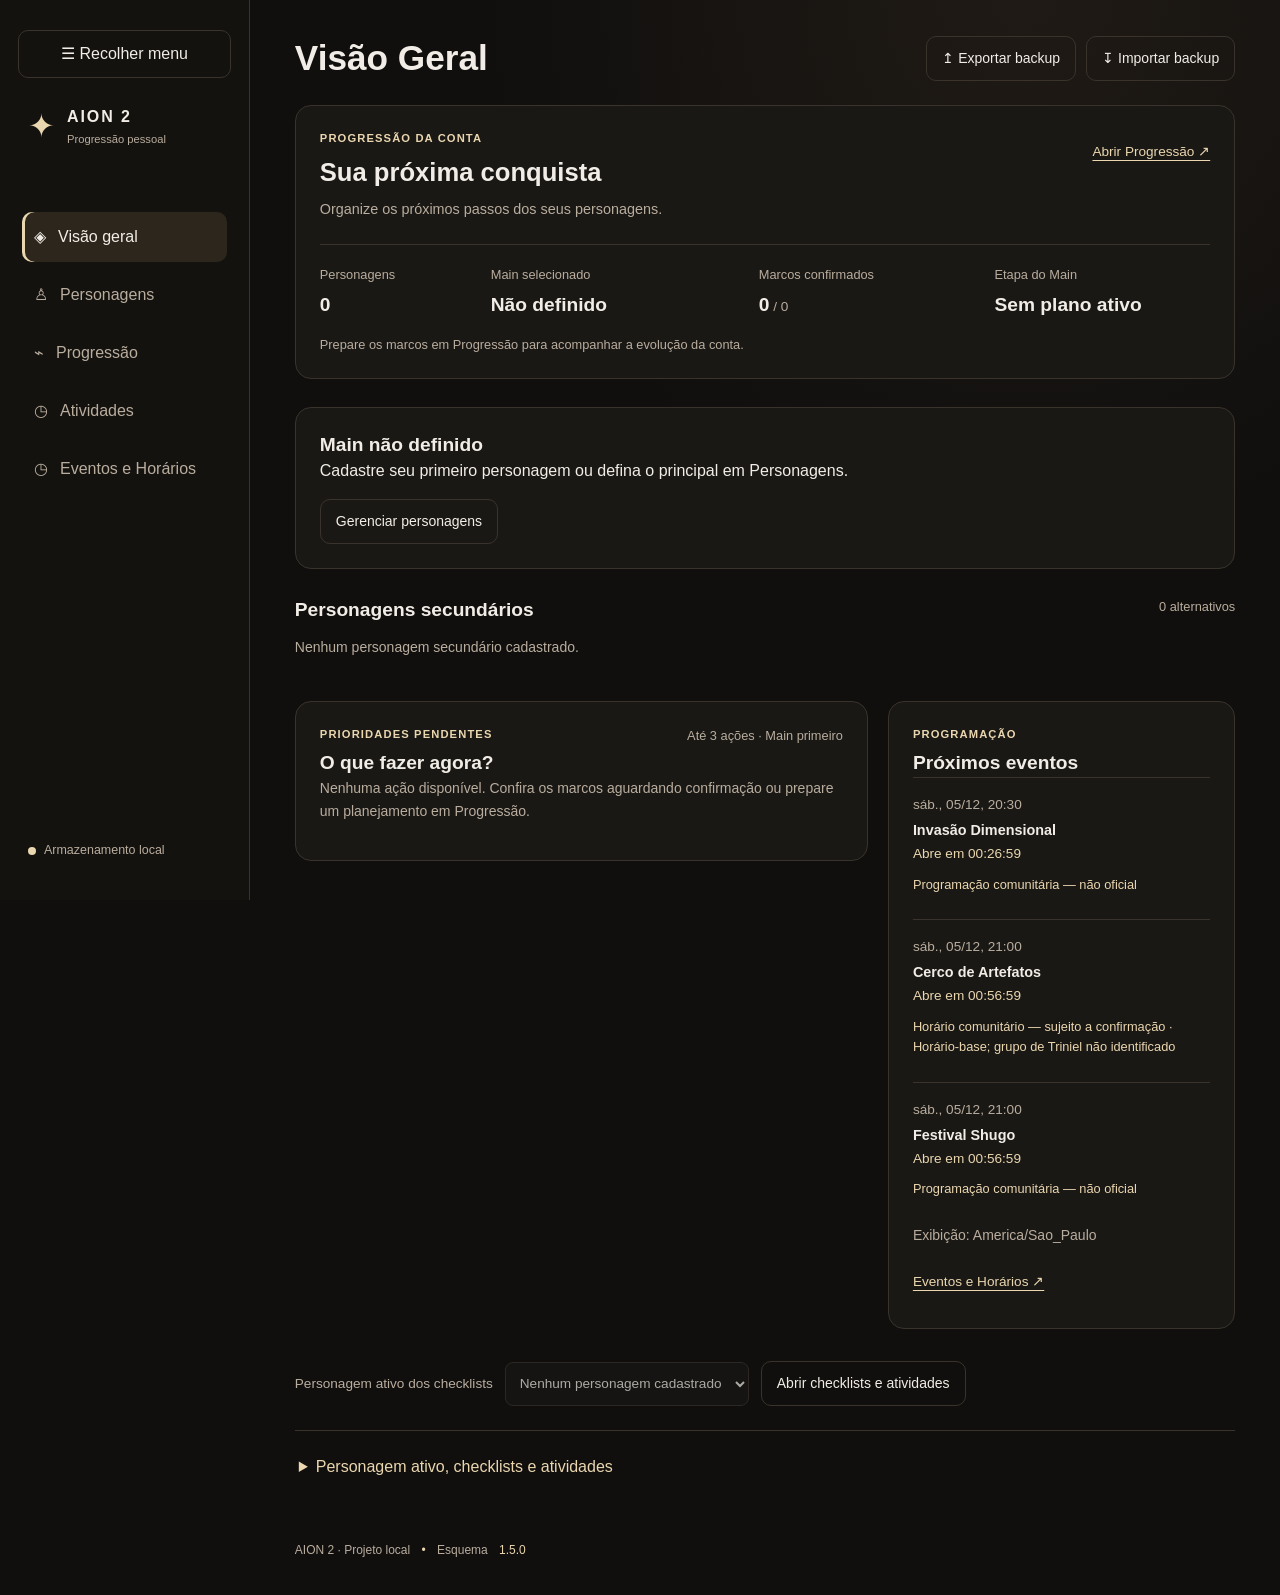
==== commit 49d481cb: "Reorganizacao do projeto" ====
--- a/index.html
+++ b/index.html
@@ -44,15 +44,16 @@
     </main>
   </div>
   <div id="toast-region" class="toast-region" aria-live="polite"></div><div id="character-modal" class="modal-backdrop" hidden><form id="character-form" class="modal" role="dialog" aria-modal="true" aria-labelledby="modal-title" novalidate><div class="modal-header"><div><p class="eyebrow">CADASTRO</p><h2 id="modal-title">Novo personagem</h2></div><button id="close-modal" class="icon-button" type="button" aria-label="Fechar">×</button></div><input id="character-id" type="hidden"><label>Nome<input id="character-name" maxlength="40" required></label><div class="form-grid"><label>Classe<input id="character-class" maxlength="30" required></label><label>iLvl<input id="character-ilevel" type="number" min="0" step="any" required></label><label>Servidor <span class="optional">opcional</span><input id="character-server" maxlength="30"></label><label>Facção <span class="optional">opcional</span><select id="character-faction"><option value="">Não informada</option><option>Elyos</option><option>Asmodianos</option></select></label></div><label class="checkbox-label"><input id="character-main" type="checkbox"> Definir como personagem principal</label><p id="form-error" class="form-error" role="alert"></p><div class="modal-actions"><button id="cancel-modal" class="button button-ghost" type="button">Cancelar</button><button class="button button-primary" type="submit">Salvar personagem</button></div></form></div>
-  <script src="data/defaults.js"></script><script src="data/activities-catalog.js"></script><script src="data/character-guides.js"></script><script src="js/cp-values.js"></script><script src="js/state.js"></script><script src="js/cycles.js"></script><script src="js/storage.js"></script><script src="js/backup.js"></script><script src="js/app.js"></script><script src="js/characters.js"></script><script src="js/plan-context.js"></script><script src="js/progression.js"></script><script src="js/activities.js"></script><script src="js/catalog.js"></script><script src="js/ui.js"></script><script src="js/navigation.js"></script><script src="js/dashboard.js"></script>
-    <script src="js/character-progress.js"></script>
-    <script src="js/milestones.js"></script>
-    <script src="js/account-dashboard.js"></script>
-    <script src="js/cp-data.js"></script>
-    <script src="js/cp-assessment.js"></script>
-    <script src="js/events-data.js"></script>
-    <script src="js/events-community.js"></script>
-    <script src="js/events.js"></script>
-    <script src="js/events-community-ui.js"></script>
+  <script src="js/core/runtime.js"></script><script src="data/defaults.js"></script><script src="data/activities-catalog.js"></script><script src="data/character-guides.js"></script><script src="js/shared/cp-values.js"></script><script src="js/core/state.js"></script><script src="js/activities/cycles.js"></script><script src="js/core/storage.js"></script><script src="js/core/backup.js"></script><script src="js/characters/controller.js"></script><script src="js/characters/roster.js"></script><script src="js/progression/context.js"></script><script src="js/progression/plans.js"></script><script src="js/activities/controller.js"></script><script src="js/activities/catalog.js"></script><script src="js/shared/ui.js"></script><script src="js/core/navigation.js"></script><script src="js/dashboard/character-dashboard.js"></script>
+    <script src="js/characters/history.js"></script>
+    <script src="js/progression/milestones.js"></script>
+    <script src="js/dashboard/account-dashboard.js"></script>
+    <script src="js/cp/domain.js"></script>
+    <script src="js/cp/view.js"></script>
+    <script src="js/events/domain.js"></script>
+    <script src="js/events/community.js"></script>
+    <script src="js/events/view.js"></script>
+    <script src="js/events/community-view.js"></script>
+    <script src="js/bootstrap.js"></script>
   </body>
 </html>
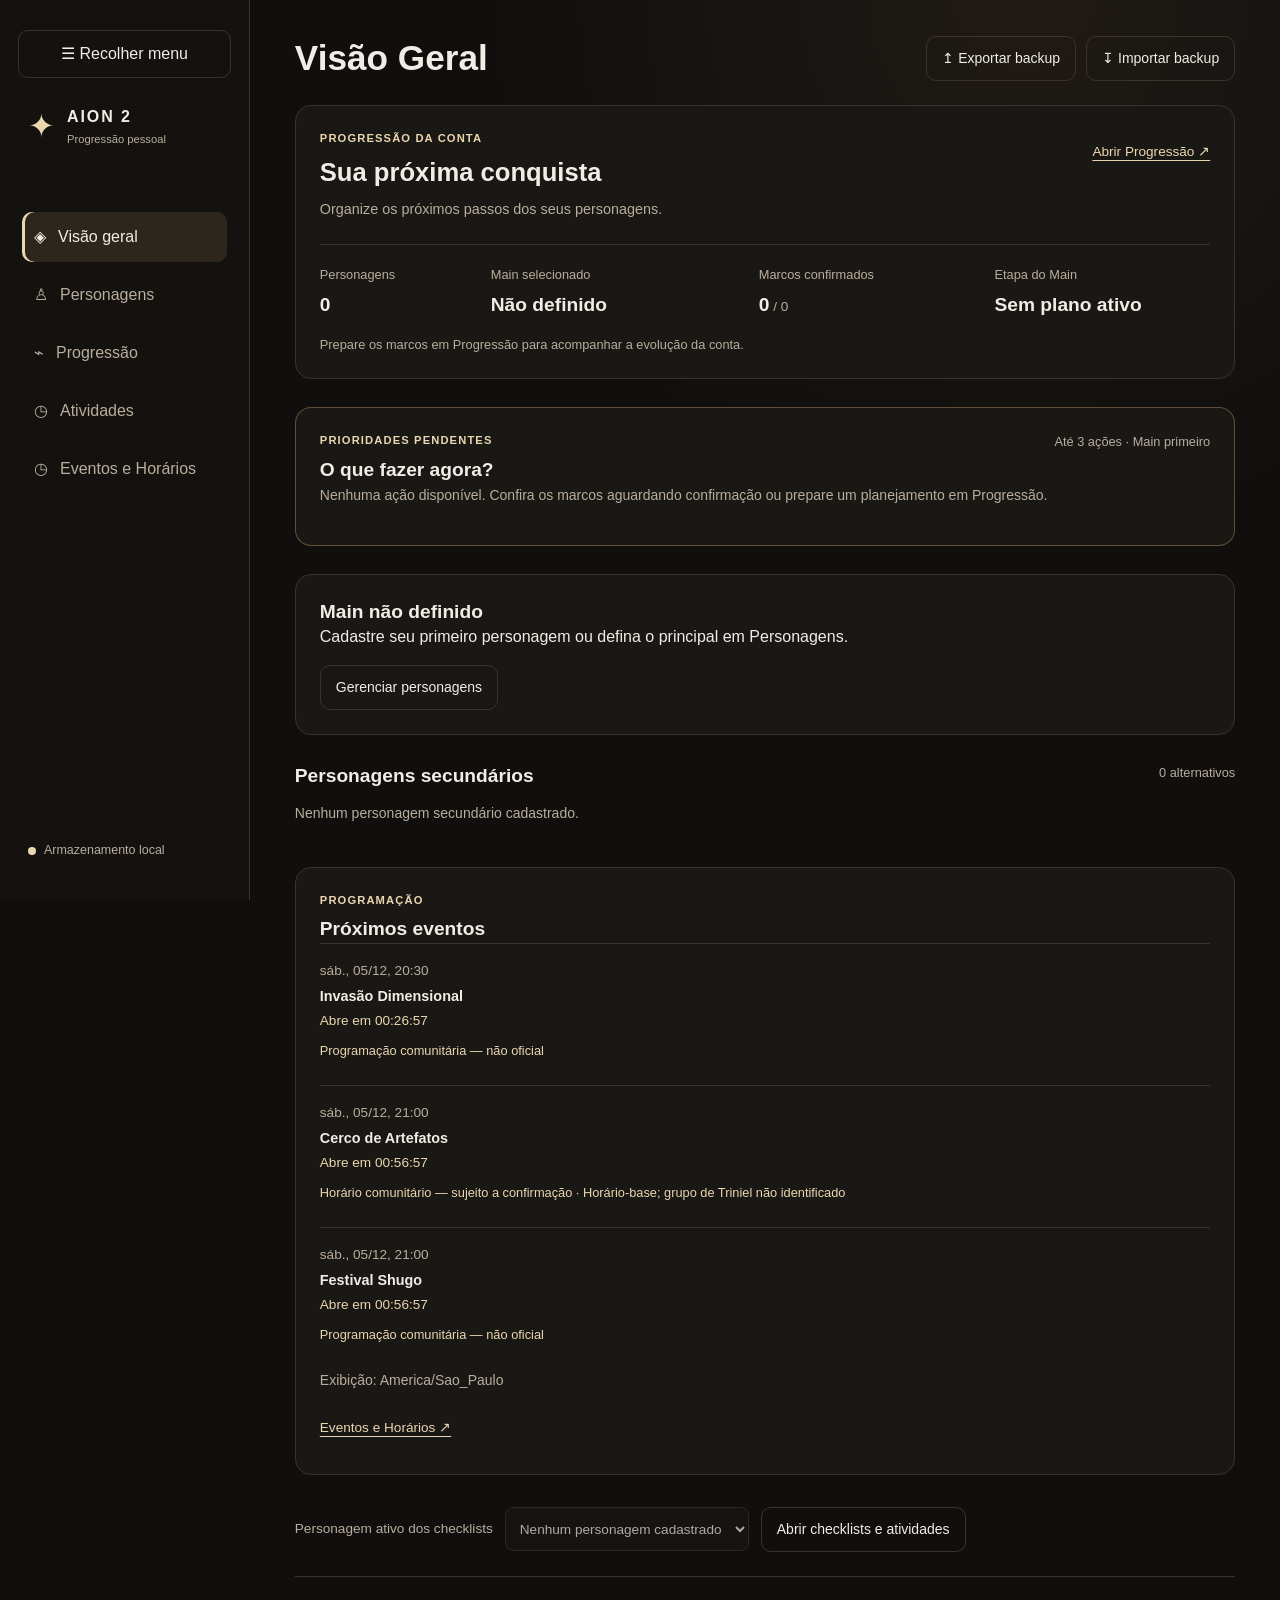
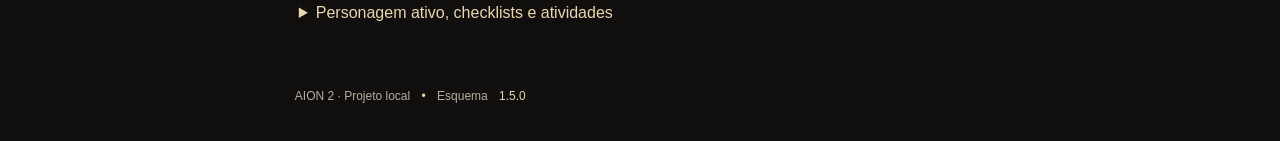
==== commit 7800c39d: "Ajustes visuais na parte de personagens" ====
--- a/index.html
+++ b/index.html
@@ -19,6 +19,7 @@
   <link rel="stylesheet" href="css/account-dashboard.css">
   <link rel="stylesheet" href="css/cp-assessment.css">
   <link rel="stylesheet" href="css/events.css">
+  <link rel="stylesheet" href="css/usability.css">
 </head>
 <body>
   <a class="skip-link" href="#main-content">Pular para o conteúdo</a>
@@ -48,12 +49,14 @@
     <script src="js/characters/history.js"></script>
     <script src="js/progression/milestones.js"></script>
     <script src="js/dashboard/account-dashboard.js"></script>
+    <script src="js/cp/references.js"></script>
     <script src="js/cp/domain.js"></script>
     <script src="js/cp/view.js"></script>
     <script src="js/events/domain.js"></script>
     <script src="js/events/community.js"></script>
     <script src="js/events/view.js"></script>
     <script src="js/events/community-view.js"></script>
+    <script src="js/shared/usability.js"></script>
     <script src="js/bootstrap.js"></script>
   </body>
 </html>
--- a/css/characters.css
+++ b/css/characters.css
@@ -17,7 +17,7 @@
 .character-class-icon{width:36px;height:36px;border-radius:10px;flex:0 0 36px;background:var(--surface-2);color:var(--accent-2)}
 .character-class-icon img{display:block;width:24px;height:24px}
 #character-detail{min-width:0}
-.character-detail-card{display:grid;grid-template-columns:minmax(0,1fr) minmax(140px,200px);grid-template-areas:"identity portrait" "level portrait" "meta portrait" "actions actions";column-gap:24px;align-items:start;padding:24px}
+.character-detail-card{display:grid;grid-template-columns:minmax(0,1fr) minmax(140px,200px);grid-template-areas:"identity portrait" "level portrait" "cp portrait" "meta portrait" "updated updated" "actions actions";column-gap:24px;align-items:start;padding:24px}
 .character-detail-card>.character-card-top{grid-area:identity}
 .character-detail-card .character-title h3{font-size:1.4rem}
 .character-detail-card .character-title>span{display:flex;flex-wrap:wrap;align-items:center;gap:8px}
@@ -44,7 +44,7 @@
   .character-roster-layout{grid-template-columns:minmax(0,1fr);gap:20px}
   .character-roster-list{grid-template-columns:repeat(2,minmax(0,1fr));gap:8px}
   .character-roster-choice{padding:12px 10px;gap:8px}
-  .character-detail-card{grid-template-columns:minmax(0,1fr);grid-template-areas:"identity" "portrait" "level" "meta" "actions";padding:20px}
+  .character-detail-card{grid-template-columns:minmax(0,1fr);grid-template-areas:"identity" "portrait" "level" "cp" "meta" "updated" "actions";padding:20px}
   .character-portrait-slot{max-width:180px;margin-top:18px}
   .character-detail-card>.ilevel strong{font-size:2rem}
 }
@@ -55,3 +55,6 @@
   .character-detail-actions .card-menu button{flex:1}
   .character-resources{flex-basis:100%}
 }
+
+.character-detail-card>.character-cp{grid-area:cp}
+.character-detail-card>.character-cp-updated{grid-area:updated;margin:0 0 16px;color:var(--muted);font-size:.8rem}
--- a/css/cp-assessment.css
+++ b/css/cp-assessment.css
@@ -1,4 +1,9 @@
 #cp-assessment{margin-top:28px;min-width:0}
+.cp-panel-heading{display:flex;justify-content:space-between;align-items:center;gap:12px;flex-wrap:wrap}
+#cp-assessment .cp-panel-heading h3{margin:0;flex:1;min-width:0}
+.cp-panel-toggle{min-height:44px;flex-shrink:0}
+.cp-panel-content{margin-top:18px}
+.cp-columns,.cp-charts{align-items:start}
 #cp-assessment h2{font-size:1.35rem;margin:0 0 8px}
 #cp-assessment h3{font-size:1.05rem;margin:0 0 12px}
 #cp-assessment :is(p,h2,h3,dd,dt,li,button,summary){overflow-wrap:anywhere}
--- a/css/usability.css
+++ b/css/usability.css
@@ -0,0 +1,27 @@
+.secondary-tools>summary,.activity-row-tools>summary,.events-list-group>details>summary{cursor:pointer;min-height:44px;padding:10px 4px;color:var(--accent-2);overflow-wrap:anywhere}
+#character-list details>summary,#milestone-overview details>summary,#activities-page .catalog-resources summary{min-height:44px;padding:10px 2px;cursor:pointer}
+#account-dashboard.is-refined .account-bottom-grid{grid-template-columns:minmax(0,1fr)}
+#account-dashboard.is-refined .account-actions{border-color:var(--accent-border-muted)}
+.activity-settings{margin:20px 0;border:1px solid var(--border);border-radius:12px;padding:8px 16px}
+.activity-quick-context{display:block;max-width:420px;color:var(--muted);font-size:.85rem}
+.activity-quick-context select{display:block;width:100%;min-height:44px;margin-top:6px;padding:10px;border:1px solid var(--border);border-radius:8px;background:var(--surface-2);color:var(--text);font:inherit}
+.activity-row-tools{min-width:0;max-width:100%;font-size:.875rem}
+#activities-page .activity-row-tools .plan-toolbar{margin:8px 0;display:flex;flex-wrap:wrap}
+.events-list-group{list-style:none}
+.event-window-editor{margin:16px 0;min-width:0}
+.event-window-row{border:1px solid var(--border);border-radius:10px;padding:14px;margin:12px 0;min-width:0}
+.event-window-row legend{color:var(--accent-2);font-size:.85rem}
+.event-advanced{border-top:1px solid var(--border);margin-top:18px;padding-top:8px}
+.events-form h3{font-size:1rem}
+@media(max-width:760px){
+  .topbar .top-actions{display:flex;gap:8px;width:100%}
+  .topbar .top-actions .button{flex:1;min-height:44px;padding:10px 8px;font-size:.8rem;white-space:normal}
+  .sidebar.is-collapsed{padding:10px 20px}
+  .character-roster-list{grid-template-columns:repeat(2,minmax(0,1fr));gap:8px}
+  .character-roster-choice{min-height:64px;padding:10px 8px;gap:8px}
+  .character-roster-name strong{font-size:.85rem}
+  .character-roster-choice .avatar{width:30px;height:30px;flex-shrink:0}
+  #account-dashboard .account-summary{padding:18px}
+  #account-dashboard .account-main{padding:20px}
+  #account-dashboard .account-alt{padding:16px}
+}
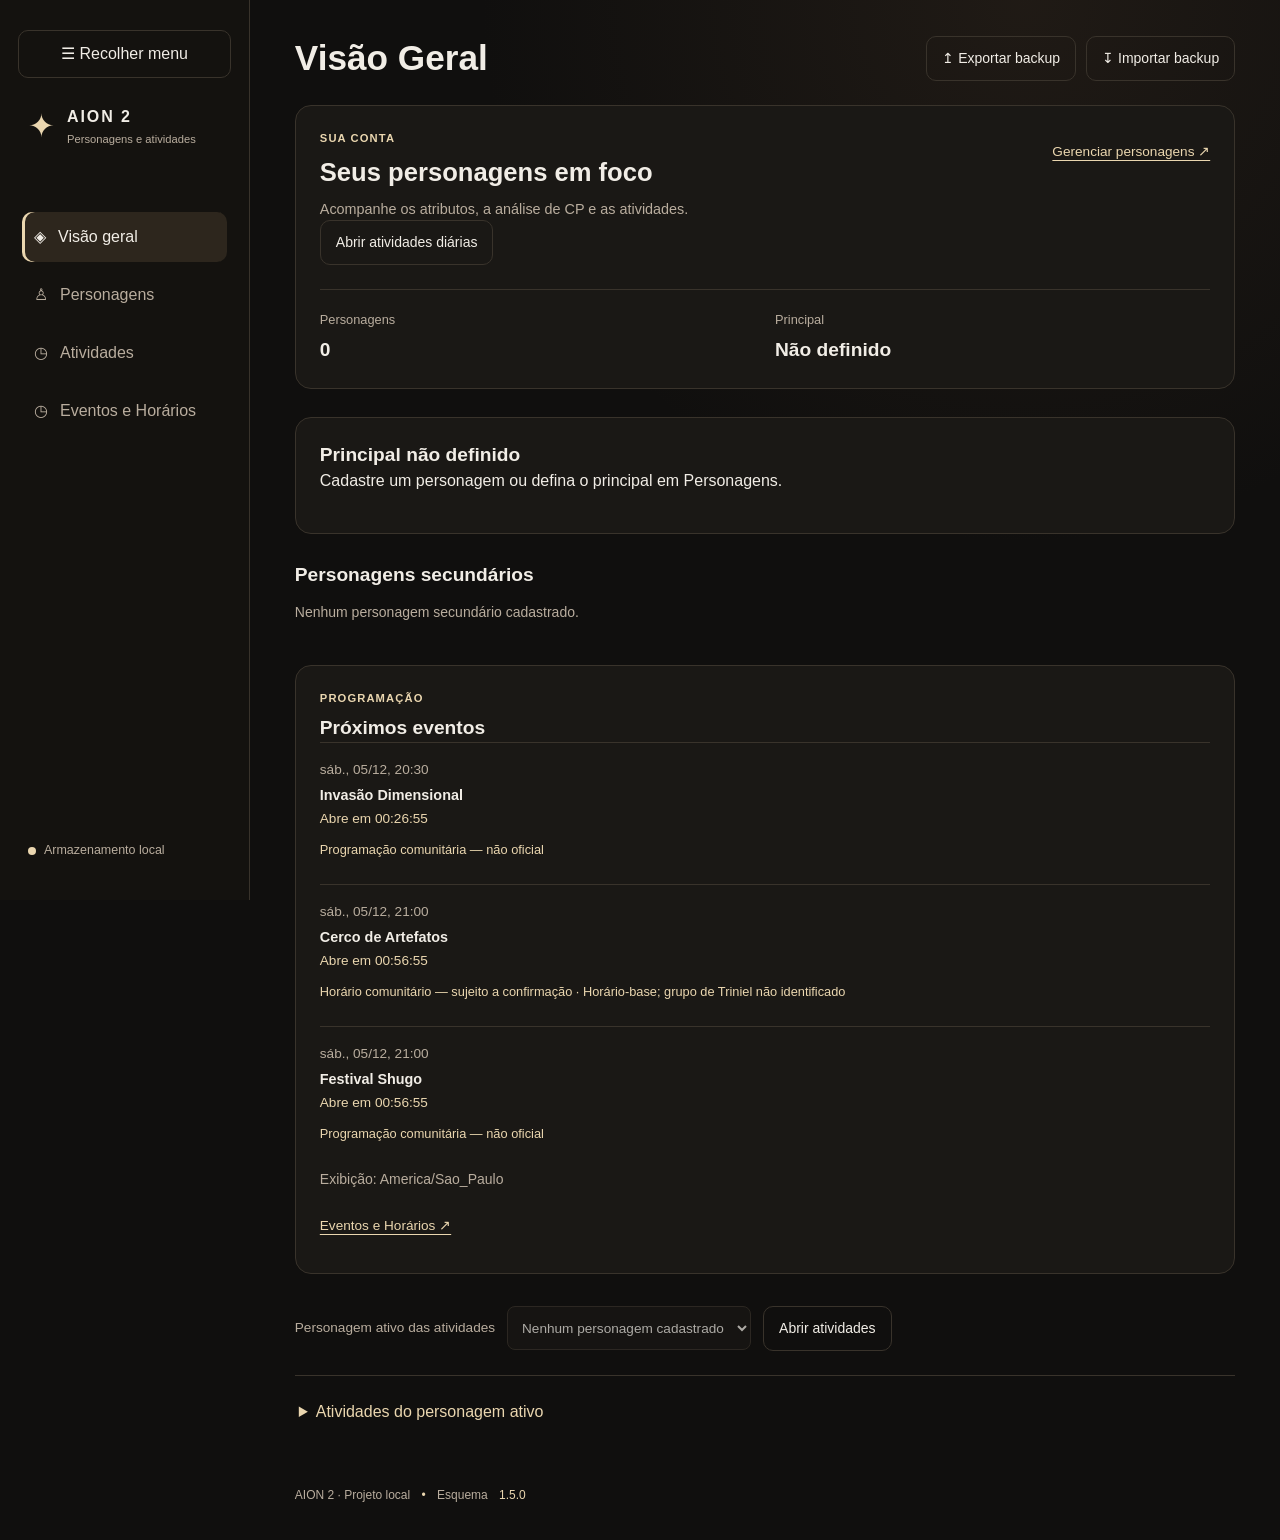
==== commit 368e314e: "Removendo "progresso" e mudando algumas coisa no "personagem"" ====
--- a/index.html
+++ b/index.html
@@ -3,8 +3,8 @@
 <head>
   <meta charset="utf-8">
   <meta name="viewport" content="width=device-width, initial-scale=1">
-  <meta name="description" content="AION 2 — acompanhamento pessoal de progressão">
-  <title>AION 2 · Progressão pessoal · V1</title>
+  <meta name="description" content="AION 2 — acompanhamento de personagens e atividades">
+  <title>AION 2 · Personagens e atividades · V1</title>
   <link rel="stylesheet" href="css/variables.css">
   <link rel="stylesheet" href="css/base.css">
   <link rel="stylesheet" href="css/layout.css">
@@ -26,7 +26,7 @@
   <div class="app-shell">
     <aside class="sidebar" id="sidebar">
       <button id="sidebar-toggle" class="button button-ghost sidebar-toggle" type="button" aria-controls="sidebar" aria-expanded="true" aria-label="Recolher menu lateral" title="Recolher menu lateral">☰ <span>Recolher menu</span></button>
-      <div class="brand"><span class="brand-mark">✦</span><div><strong>AION 2</strong><small>Progressão pessoal</small></div></div>
+      <div class="brand"><span class="brand-mark">✦</span><div><strong>AION 2</strong><small>Personagens e atividades</small></div></div>
       <nav aria-label="Navegação principal"><button class="nav-item is-active" type="button">◈ <span>Visão geral</span></button><button class="nav-item" type="button" disabled>♙ <span>Personagens</span><em>Em breve</em></button><button class="nav-item" type="button" disabled>⌁ <span>Planos</span><em>Em breve</em></button><button class="nav-item" type="button" disabled>◷ <span>Atividades</span><em>Em breve</em></button></nav>
       <div class="sidebar-footer"><span class="status-dot"></span><span id="storage-label">Armazenamento local</span></div>
     </aside>
@@ -34,7 +34,7 @@
       <div id="storage-notice" class="storage-notice" role="alert" hidden></div>
       <header class="topbar"><div><h1>Visão geral</h1></div><div class="top-actions"><button id="export-button" class="button button-ghost" type="button">↥ Exportar backup</button><button id="import-button" class="button button-ghost" type="button">↧ Importar backup</button><input id="import-file" type="file" accept="application/json,.json" hidden></div></header>
       <section id="character-summary" class="summary-grid"></section>
-      <section class="section-heading compact"><div><p class="eyebrow">PRÓXIMAS JORNADAS</p><h2>Progressão e atividades</h2></div></section>
+      <section class="section-heading compact"><div><p class="eyebrow">ROTINA DOS PERSONAGENS</p><h2>Atividades recorrentes</h2></div></section>
       <div class="card-grid"><article class="feature-card"><span class="card-icon">⌁</span><h3>Planos de progressão</h3><p>Organize metas e transforme sua jornada em passos claros.</p><span class="coming-soon">Disponível em breve</span></article><article class="feature-card"><span class="card-icon">◷</span><h3>Atividades recorrentes</h3><p>O resumo de atividades diárias e semanais aparecerá aqui.</p><span class="coming-soon">Disponível em breve</span></article></div>
       <section class="info-panel"><div class="panel-icon">✓</div><div><h3>Fundação ativa</h3><p>Seus dados ficam neste navegador. Use os controles de backup para manter uma cópia portátil dos seus registros.</p></div></section>
       <footer class="page-footer">AION 2 · Projeto local <span>•</span> Esquema <span id="schema-version">1.0.0</span></footer>
@@ -47,6 +47,7 @@
   <div id="toast-region" class="toast-region" aria-live="polite"></div><div id="character-modal" class="modal-backdrop" hidden><form id="character-form" class="modal" role="dialog" aria-modal="true" aria-labelledby="modal-title" novalidate><div class="modal-header"><div><p class="eyebrow">CADASTRO</p><h2 id="modal-title">Novo personagem</h2></div><button id="close-modal" class="icon-button" type="button" aria-label="Fechar">×</button></div><input id="character-id" type="hidden"><label>Nome<input id="character-name" maxlength="40" required></label><div class="form-grid"><label>Classe<input id="character-class" maxlength="30" required></label><label>iLvl<input id="character-ilevel" type="number" min="0" step="any" required></label><label>Servidor <span class="optional">opcional</span><input id="character-server" maxlength="30"></label><label>Facção <span class="optional">opcional</span><select id="character-faction"><option value="">Não informada</option><option>Elyos</option><option>Asmodianos</option></select></label></div><label class="checkbox-label"><input id="character-main" type="checkbox"> Definir como personagem principal</label><p id="form-error" class="form-error" role="alert"></p><div class="modal-actions"><button id="cancel-modal" class="button button-ghost" type="button">Cancelar</button><button class="button button-primary" type="submit">Salvar personagem</button></div></form></div>
   <script src="js/core/runtime.js"></script><script src="data/defaults.js"></script><script src="data/activities-catalog.js"></script><script src="data/character-guides.js"></script><script src="js/shared/cp-values.js"></script><script src="js/core/state.js"></script><script src="js/activities/cycles.js"></script><script src="js/core/storage.js"></script><script src="js/core/backup.js"></script><script src="js/characters/controller.js"></script><script src="js/characters/roster.js"></script><script src="js/progression/context.js"></script><script src="js/progression/plans.js"></script><script src="js/activities/controller.js"></script><script src="js/activities/catalog.js"></script><script src="js/shared/ui.js"></script><script src="js/core/navigation.js"></script><script src="js/dashboard/character-dashboard.js"></script>
     <script src="js/characters/history.js"></script>
+    <script src="js/characters/customization.js"></script>
     <script src="js/progression/milestones.js"></script>
     <script src="js/dashboard/account-dashboard.js"></script>
     <script src="js/cp/references.js"></script>
--- a/css/characters.css
+++ b/css/characters.css
@@ -23,7 +23,7 @@
 .character-detail-card .character-title>span{display:flex;flex-wrap:wrap;align-items:center;gap:8px}
 .character-detail-card .main-badge,.character-detail-card .alt-badge{margin-left:0}
 .character-portrait-slot{grid-area:portrait;max-width:200px;width:100%;overflow:hidden;border-radius:12px;background:var(--surface)}
-.character-portrait{display:block;width:100%;height:auto;aspect-ratio:1;object-fit:contain;border-radius:12px;mask-image:radial-gradient(ellipse at 50% 43%,#000 55%,#000e 72%,transparent 100%)}
+.character-portrait{display:block;width:100%;height:auto;aspect-ratio:1;object-fit:cover;object-position:center;border-radius:12px;mask-image:radial-gradient(ellipse at 50% 43%,#000 55%,#000e 72%,transparent 100%)}
 .character-portrait-placeholder{display:grid;place-items:center;aspect-ratio:1;padding:20px;text-align:center;color:var(--muted);font-size:.85rem;border:1px dashed var(--border);border-radius:12px;background:var(--surface-2)}
 .character-detail-card>.ilevel{grid-area:level;display:block;border:0;padding:0;margin:20px 0 0}
 .character-detail-card>.ilevel strong{display:block;font-size:2.4rem;overflow-wrap:anywhere;font-variant-numeric:tabular-nums}
@@ -58,3 +58,15 @@
 
 .character-detail-card>.character-cp{grid-area:cp}
 .character-detail-card>.character-cp-updated{grid-area:updated;margin:0 0 16px;color:var(--muted);font-size:.8rem}
+
+.character-customization{margin:20px 0;border-top:1px solid var(--border);padding-top:12px;min-width:0}
+.character-customization>summary{cursor:pointer;color:var(--accent-2);min-height:44px;padding:10px 0}
+.character-customization fieldset{border:1px solid var(--border);border-radius:10px;padding:16px;margin:14px 0;min-width:0}
+.character-customization legend{color:var(--accent-2);padding:0 6px}
+.character-customization p{font-size:.8rem;color:var(--muted);overflow-wrap:anywhere}
+.character-customization .form-error{color:var(--danger)}
+.character-image-preview{width:128px;max-width:100%;margin-bottom:12px}
+.character-image-preview img{width:100%;height:auto;aspect-ratio:1;object-fit:cover}
+.character-customization input[type=file]{max-width:100%;font-size:.8rem}
+.character-customization button{min-height:44px}
+.character-customization .plan-toolbar{flex-wrap:wrap}
--- a/css/account-dashboard.css
+++ b/css/account-dashboard.css
@@ -69,3 +69,7 @@
 @media(max-width:600px){#account-dashboard{gap:24px}.account-summary,.account-character,.account-panel{padding:20px}.account-metrics,.account-recommendations,.account-alt-grid{grid-template-columns:minmax(0,1fr)}.account-metrics{gap:18px}.account-actions li{align-items:flex-start;flex-direction:column;gap:12px}.account-actions li .button{width:100%}.account-context{align-items:stretch;flex-direction:column}.account-character footer{align-items:stretch;flex-direction:column}.account-character footer .button{text-align:center}.account-totals{gap:20px 12px}.account-totals dd{font-size:1.05rem}.account-summary-heading{gap:8px}}
 @media(prefers-reduced-motion:reduce){#account-dashboard *{scroll-behavior:auto;transition:none;animation:none}}
 .visually-hidden{position:absolute!important;width:1px;height:1px;padding:0;margin:-1px;overflow:hidden;clip-path:inset(50%);white-space:nowrap;border:0}
+
+/* Overview without permanent planning: two totals and one activity column. */
+#account-dashboard .account-totals{grid-template-columns:repeat(2,minmax(0,1fr))}
+#account-checklists .card-grid{grid-template-columns:minmax(0,1fr)}
--- a/css/usability.css
+++ b/css/usability.css
@@ -25,3 +25,20 @@
   #account-dashboard .account-main{padding:20px}
   #account-dashboard .account-alt{padding:16px}
 }
+
+/* Focused improvements from the ten-pass usability review. */
+.activity-row-tools button{min-width:44px;min-height:44px}
+[aria-invalid="true"]{border-color:var(--danger)!important;outline:1px solid var(--danger)}
+.character-analysis-link{margin-bottom:16px}
+#cp-assessment-title{scroll-margin-top:24px}
+.toast-region.modal-active{top:12px;bottom:auto;z-index:6;pointer-events:none;max-height:20dvh;overflow:hidden}
+.events-source p{overflow-wrap:anywhere}
+.catalog-filters{display:grid;grid-template-columns:2fr 1fr;gap:12px;margin:16px 0}
+.catalog-selection-status{margin:10px 0;color:var(--accent-2)}
+.catalog-bulk{display:flex;gap:12px;align-items:end;flex-wrap:wrap}
+.catalog-bulk label{flex:1;min-width:180px}
+.catalog-empty{padding:16px;color:var(--muted)}
+.catalog-item[hidden]{display:none}
+@media(max-width:760px){.character-portrait-placeholder{aspect-ratio:auto;min-height:64px;padding:12px}.catalog-filters{grid-template-columns:1fr}.toast-region.modal-active{top:8px;left:8px;right:8px}.catalog-bulk button{width:100%}}
+
+.toast-region.modal-active .toast:not(.error){display:none}
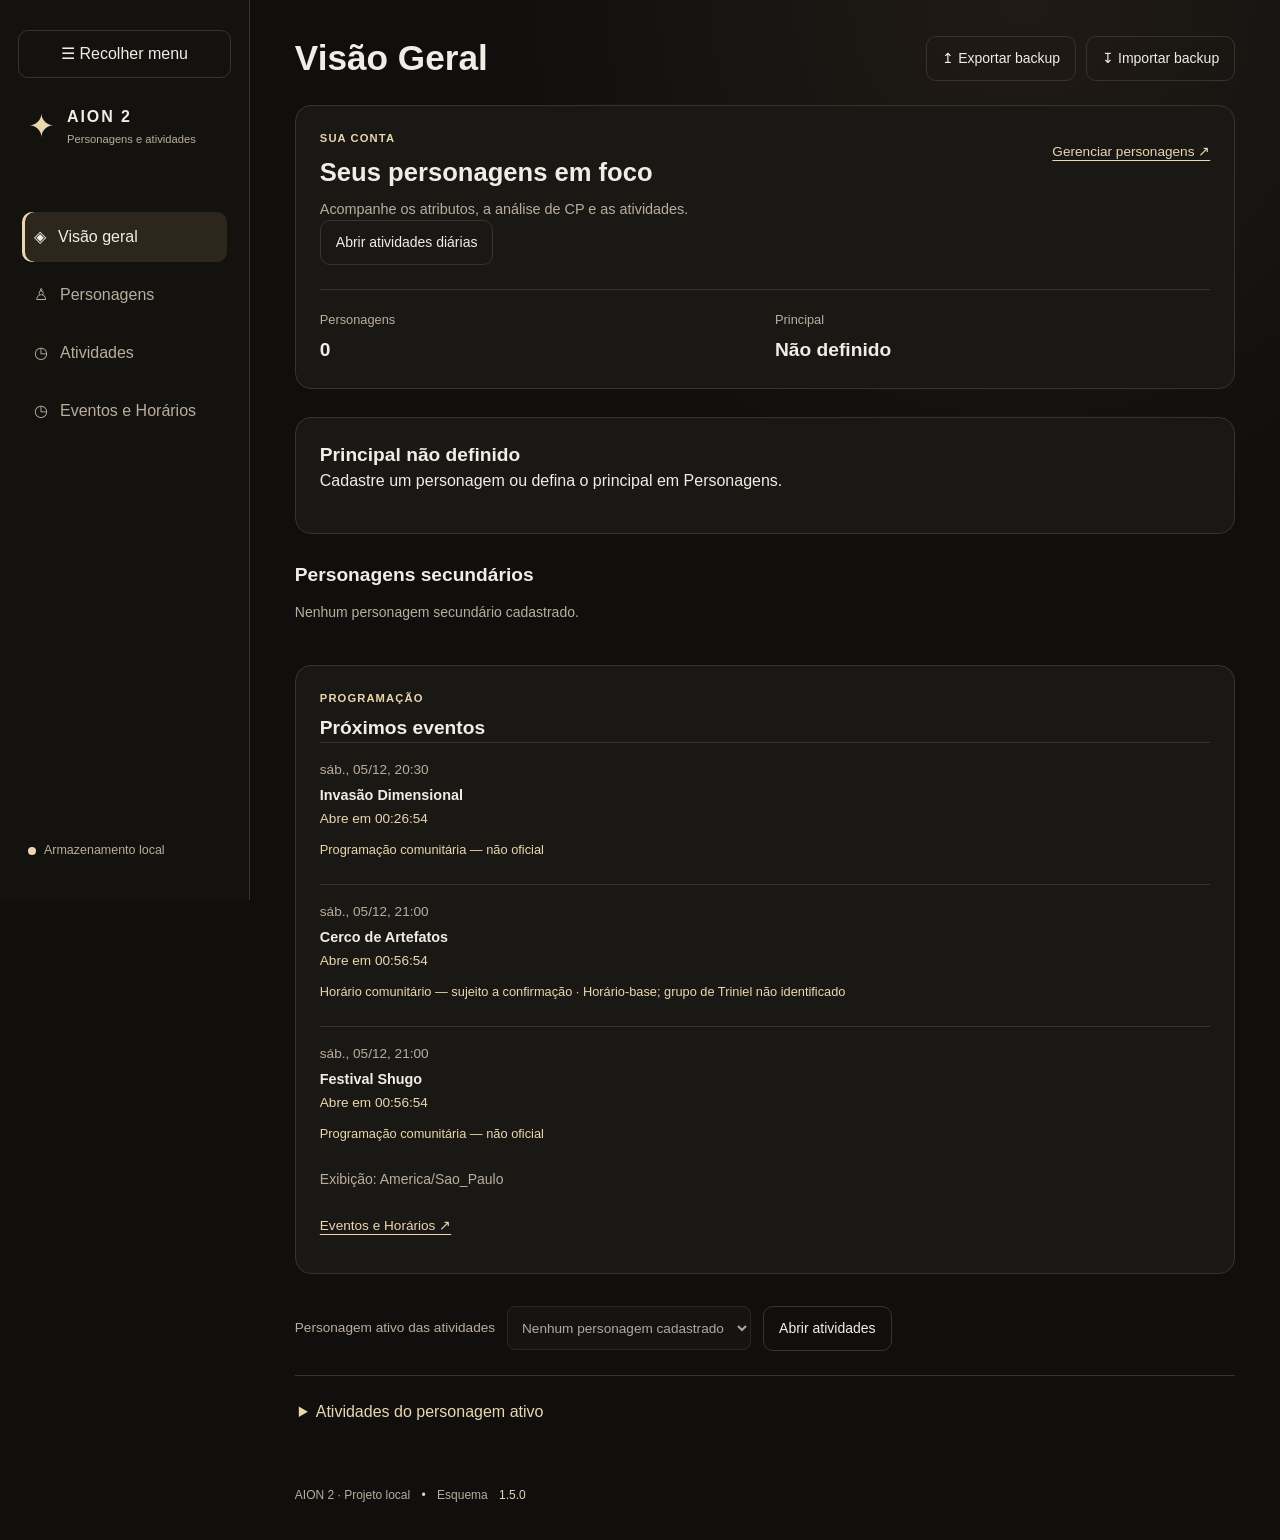
==== commit dcaa5234: "Adicionando atividades" ====
--- a/index.html
+++ b/index.html
@@ -55,6 +55,7 @@
     <script src="js/cp/view.js"></script>
     <script src="js/events/domain.js"></script>
     <script src="js/events/community.js"></script>
+    <script src="js/activities/abyss.js"></script>
     <script src="js/events/view.js"></script>
     <script src="js/events/community-view.js"></script>
     <script src="js/shared/usability.js"></script>
--- a/css/activities.css
+++ b/css/activities.css
@@ -6,7 +6,7 @@
 #activities-page .activity-cycle-heading h3{margin:0;font-size:1.2rem}
 #activities-page .activity-cycle>.progress-track+p{font-size:.875rem;margin-bottom:24px}
 #activities-page .activity-list{display:grid;gap:14px}
-#activities-page .objective{display:grid;grid-template-columns:minmax(0,1fr) 330px;gap:20px;padding:18px;border:1px solid var(--border);border-radius:12px;background:var(--bg);align-items:start}
+#activities-page .objective{display:grid;grid-template-columns:minmax(0,1fr);gap:6px;padding:18px;border:1px solid var(--border);border-radius:12px;background:var(--bg);align-items:start}
 #activities-page .objective label{min-width:0;cursor:pointer;font-weight:600;line-height:1.6}
 #activities-page .objective small,#activities-page .activity-description{font-weight:400;margin:8px 0 0 0;font-size:.875rem;line-height:1.6;opacity:1}
 #activities-page .objective small{color:var(--accent-2)}
@@ -14,5 +14,13 @@
 #activities-page .objective .plan-toolbar button{font-size:.8rem;padding:8px 6px;background:var(--surface)}
 #activities-page .objective .plan-toolbar button[data-activity-action="delete"]{color:var(--danger);background:transparent}
 #activities-page .activity-complete{border-left:3px solid var(--accent)}
-@media(max-width:1200px){#activities-page .objective{grid-template-columns:minmax(0,1fr)}#activities-page .objective .plan-toolbar{max-width:420px}}
-@media(max-width:540px){#activities-page .activity-filters{padding:16px}#activities-page .objective{padding:14px;gap:16px}#activities-page .activity-cycle-heading{gap:12px}#activities-page .activity-cycle-heading button{width:100%}#activities-page .objective .plan-toolbar{max-width:none}}
+
+@media(max-width:540px){#activities-page .activity-filters{padding:16px}#activities-page .objective{padding:14px;gap:6px}#activities-page .activity-cycle-heading{gap:12px}#activities-page .activity-cycle-heading button{width:100%}#activities-page .objective .plan-toolbar{max-width:none}}
+
+.activity-scope-heading{display:flex;align-items:center;gap:12px;margin:12px 0 0;font-size:1rem;color:var(--accent-2);overflow-wrap:anywhere}
+
+#activities-page .plan-toolbar button[data-activity-action="catalog"]{background:var(--accent);color:var(--button-primary-text,var(--bg));border-color:var(--accent);font-weight:700}
+#activities-page .plan-toolbar button[data-activity-action="catalog"]:hover:not(:disabled){filter:brightness(1.08)}
+
+.activity-scope-heading::after{content:"";height:1px;flex:1;background:var(--border)}
+#activities-page .activity-row-tools[open]{border-top:1px solid var(--border);margin-top:6px}
--- a/css/catalog.css
+++ b/css/catalog.css
@@ -9,3 +9,7 @@
 .catalog-info .catalog-sources{border-top:1px solid var(--border);padding-top:16px;font-size:.78rem}.catalog-sources span{color:var(--muted)}
 @media(max-width:760px){.information-header{top:-20px}.activity-information-modal{padding:20px}.information-header h2{font-size:1.3rem}}
 .catalog-modal .catalog-actions{z-index:2;border-top:1px solid var(--border);gap:10px}.catalog-actions #catalog-error{flex-basis:100%;margin:0;padding:10px 12px;border:1px solid var(--danger);border-radius:8px;background:var(--surface);overflow-wrap:anywhere;max-height:25dvh;overflow-y:auto}
+
+.catalog-modal .form-grid[hidden],.catalog-modal .catalog-bulk[hidden]{display:none}
+
+.routine-link-options{border:1px solid var(--border);border-radius:8px;padding:8px 12px;min-width:0}.routine-link-options .checkbox-label{min-height:44px;margin:0;overflow-wrap:anywhere}
--- a/css/dashboard.css
+++ b/css/dashboard.css
@@ -85,3 +85,4 @@
   #dashboard-page .next-action-panel{padding:18px}
   #dashboard-page .next-action-panel .button-primary{width:100%}
 }
+.dashboard-activity-category{font-size:.875rem;margin:12px 0 6px;color:var(--text)}
--- a/css/usability.css
+++ b/css/usability.css
@@ -42,3 +42,5 @@
 @media(max-width:760px){.character-portrait-placeholder{aspect-ratio:auto;min-height:64px;padding:12px}.catalog-filters{grid-template-columns:1fr}.toast-region.modal-active{top:8px;left:8px;right:8px}.catalog-bulk button{width:100%}}
 
 .toast-region.modal-active .toast:not(.error){display:none}
+
+.activity-row-tools>summary:focus-visible,#activity-character:focus-visible{outline:2px solid var(--accent-2);outline-offset:3px;border-radius:4px}
